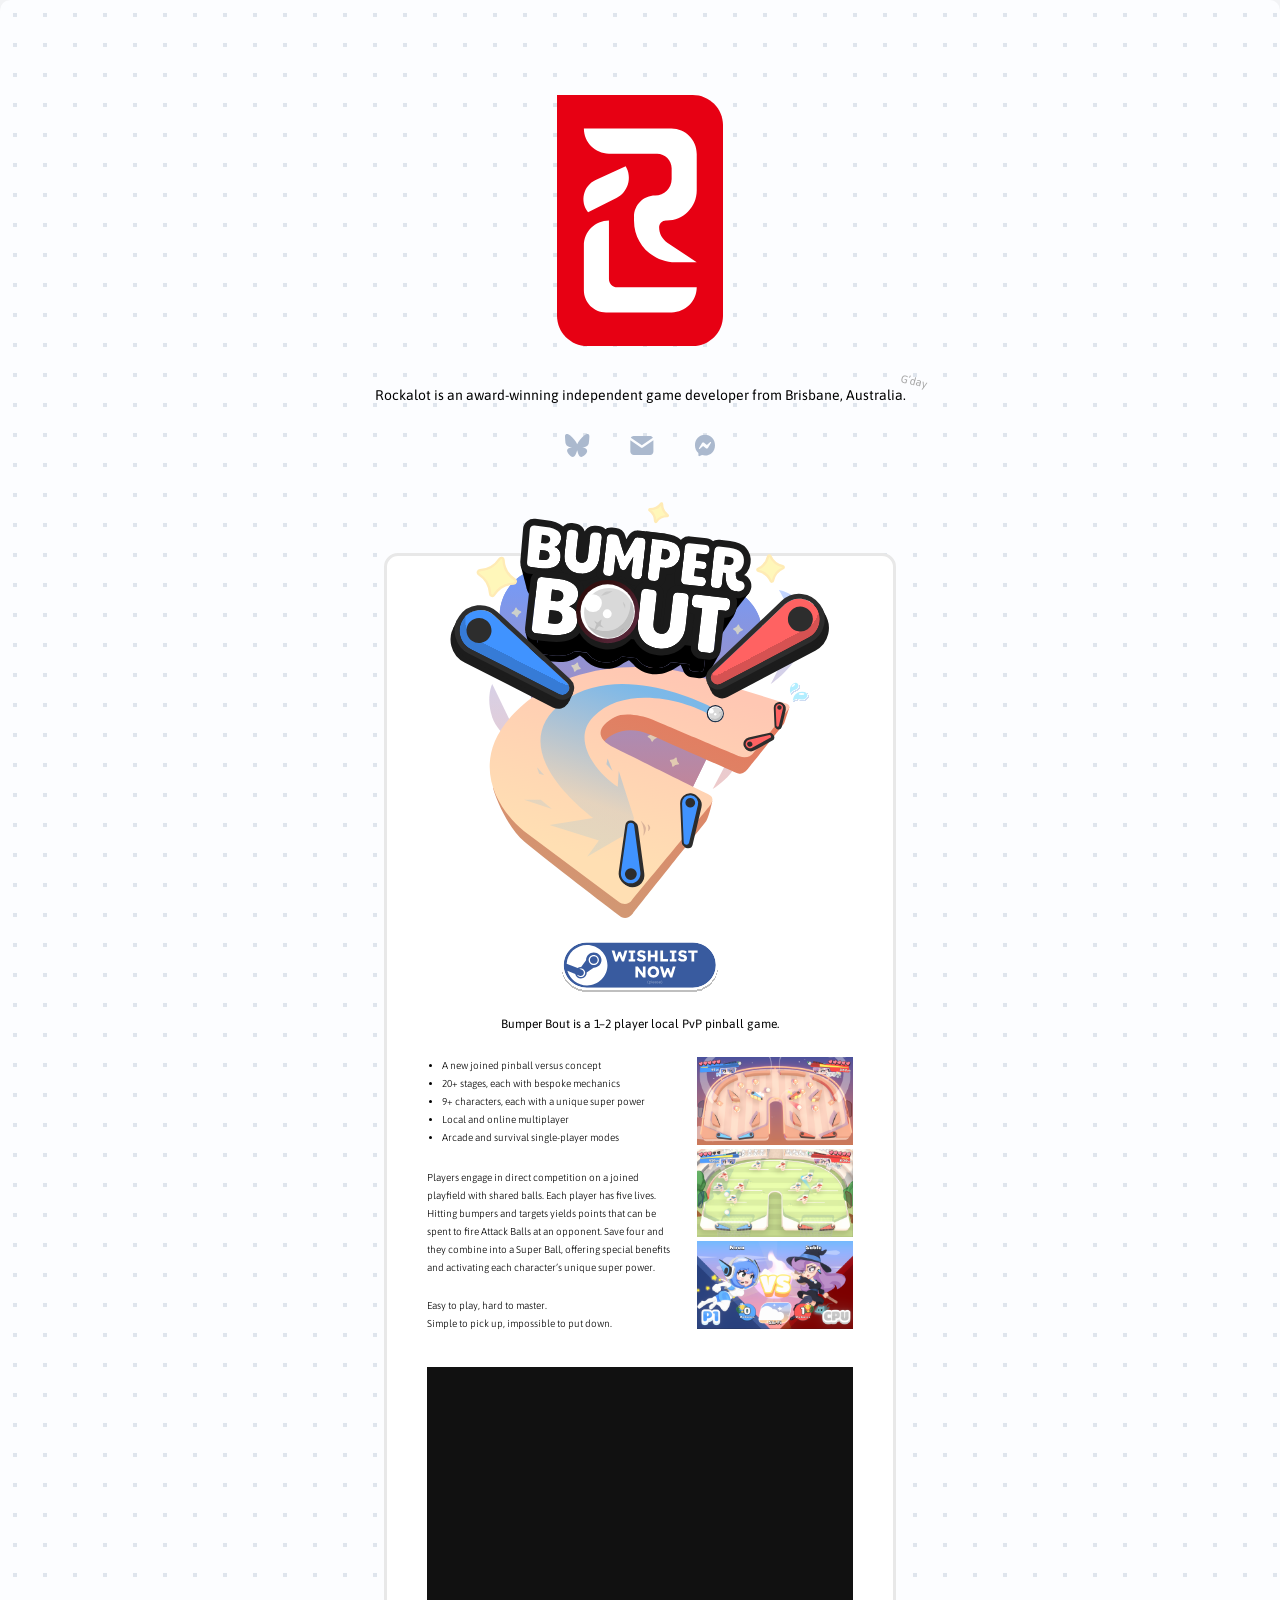
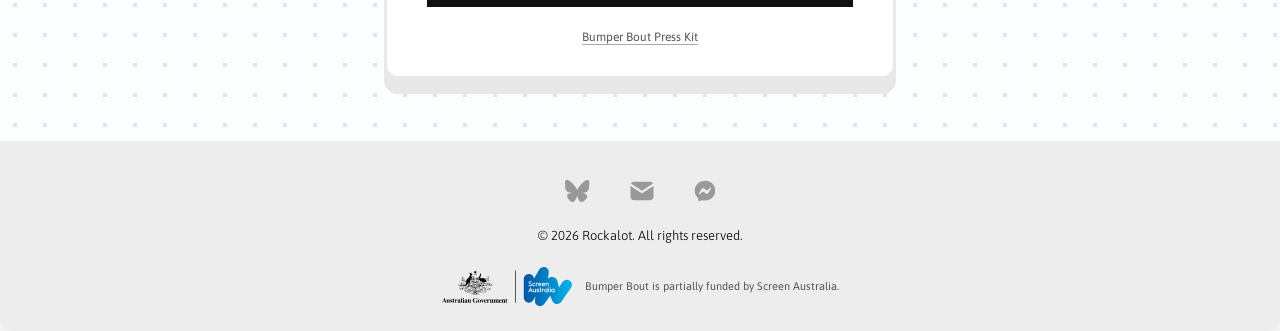
==== index.html @ a7d7ded7 "Add Bumper Bout press kit" ====
<!doctype html>
<html lang="en-AU">
  <head>
    <meta charset="utf-8">
    <meta name="viewport" content="width=device-width, initial-scale=1">
    <title>Rockalot — Independent games by Rocco Loria</title>
    <meta name="description" content="Rockalot is an award-winning independent game developer from Brisbane, Australia, currently creating Bumper Bout.">
    <meta name="theme-color" content="#fcfdff">
    <link rel="canonical" href="https://rockalot.dev/">
    <link rel="icon" type="image/png" sizes="32x32" href="assets/favicon-32x32.png">
    <link rel="icon" type="image/png" sizes="16x16" href="assets/favicon-16x16.png">
    <link rel="apple-touch-icon" sizes="180x180" href="assets/apple-touch-icon.png">
    <link rel="manifest" href="site.webmanifest">
    <meta property="og:type" content="website">
    <meta property="og:site_name" content="Rockalot">
    <meta property="og:title" content="Rockalot — Independent games by Rocco Loria">
    <meta property="og:description" content="Meet Bumper Bout, a competitive two-player pinball game on a shared playfield.">
    <meta property="og:url" content="https://rockalot.dev/">
    <meta property="og:image" content="https://rockalot.dev/assets/figma/raw-03.png">
    <meta property="og:image:width" content="2560">
    <meta property="og:image:height" content="1440">
    <meta property="og:image:alt" content="Bumper Bout gameplay on a space-themed pinball stage">
    <link rel="stylesheet" href="assets/figma/fonts.css">
    <link rel="stylesheet" href="styles.css">
    <script src="script.js" defer></script>
  </head>
  <body>
    <a class="skip-link" href="#main">Skip to content</a>

    <div class="page-shell">
      <main id="main">
        <section class="hero" id="top" aria-labelledby="site-title">
          <h1 class="visually-hidden" id="site-title">Rockalot</h1>
          <img class="rockalot-mark" src="assets/figma/uk-flag.svg" width="307" height="465" alt="Rockalot">

          <p class="studio-intro">
            Rockalot is an award-winning independent game developer from Brisbane, Australia.
            <span class="gday" aria-hidden="true">G’day</span>
          </p>

          <nav class="social-cluster social-cluster--hero" aria-label="Rockalot social links">
            <a class="social-hit social-hit--one" href="https://bsky.app/profile/rockalot.bsky.social" target="_blank" rel="noreferrer" aria-label="Rockalot on Bluesky"></a>
            <a class="social-hit social-hit--two" href="mailto:rocco@rockalot.dev" aria-label="Email Rockalot"></a>
            <a class="social-hit social-hit--three" href="https://m.me/sonrocco" target="_blank" rel="noreferrer" aria-label="Message Rockalot on Messenger"></a>
          </nav>

          <article class="game-card" id="bumper-bout" aria-labelledby="game-title">
            <h2 class="visually-hidden" id="game-title">Bumper Bout</h2>
            <img class="game-art" src="assets/figma/bumper-bout-logo.svg" width="825" height="849" alt="Bumper Bout">

            <div class="action-row">
              <a class="wishlist-button" href="https://store.steampowered.com/app/3938260/Bumper_Bout/" target="_blank" rel="noreferrer" aria-label="Wishlist Bumper Bout on Steam">
                <img src="assets/wishlist-on-steam.svg" width="282" height="99" alt="Wishlist now on Steam">
              </a>
            </div>

            <p class="game-pitch">Bumper Bout is a 1–2 player local PvP pinball game.</p>

            <div class="game-details">
              <div class="game-copy">
                <ul>
                  <li>A new joined pinball versus concept</li>
                  <li>20+ stages, each with bespoke mechanics</li>
                  <li>9+ characters, each with a unique super power</li>
                  <li>Local and online multiplayer</li>
                  <li>Arcade and survival single-player modes</li>
                </ul>

                <p>Players engage in direct competition on a joined playfield with shared balls. Each player has five lives. Hitting bumpers and targets yields points that can be spent to fire Attack Balls at an opponent. Save four and they combine into a Super Ball, offering special benefits and activating each character’s unique super power.</p>
                <p class="tagline">Easy to play, hard to master.<br>Simple to pick up, impossible to put down.</p>
              </div>

              <div class="screenshot-rail" aria-label="Bumper Bout screenshots">
                <button type="button" data-lightbox="assets/bumper-bout-screenshot-space.png" data-alt="Bumper Bout match on a warm orange pinball stage">
                  <img src="assets/bumper-bout-screenshot-space.png" width="1920" height="1080" alt="Bumper Bout match on a warm orange pinball stage" loading="lazy">
                </button>
                <button type="button" data-lightbox="assets/bumper-bout-screenshot-football.png" data-alt="Bumper Bout match on a colourful football stage">
                  <img src="assets/bumper-bout-screenshot-football.png" width="1920" height="1080" alt="Bumper Bout match on a colourful football stage" loading="lazy">
                </button>
                <button type="button" data-lightbox="assets/bumper-bout-screenshot-versus.png" data-alt="Bumper Bout versus screen featuring Noua and Sable">
                  <img src="assets/bumper-bout-screenshot-versus.png" width="1920" height="1080" alt="Bumper Bout versus screen featuring Noua and Sable" loading="lazy">
                </button>
              </div>
            </div>

            <div class="trailer-embed">
              <iframe
                src="https://www.youtube-nocookie.com/embed/5JczXUe-99o"
                title="Bumper Bout trailer"
                loading="lazy"
                referrerpolicy="strict-origin-when-cross-origin"
                allow="accelerometer; autoplay; clipboard-write; encrypted-media; gyroscope; picture-in-picture; web-share"
                allowfullscreen
              ></iframe>
            </div>

            <p class="game-press-link"><a href="/press/bumper-bout/">Bumper Bout Press Kit</a></p>

          </article>
        </section>
      </main>

      <footer class="site-footer">
        <nav class="social-cluster social-cluster--footer" aria-label="Rockalot contact links">
          <a class="social-hit social-hit--one" href="https://bsky.app/profile/rockalot.bsky.social" target="_blank" rel="noreferrer" aria-label="Rockalot on Bluesky"></a>
          <a class="social-hit social-hit--two" href="mailto:rocco@rockalot.dev" aria-label="Email Rockalot"></a>
          <a class="social-hit social-hit--three" href="https://m.me/sonrocco" target="_blank" rel="noreferrer" aria-label="Message Rockalot on Messenger"></a>
        </nav>
        <p class="copyright">© <span id="year">2026</span> Rockalot. All rights reserved.</p>
        <div class="screen-australia">
          <img src="assets/screen-australia-logo.svg" width="532" height="169" alt="Screen Australia">
          <p>Bumper Bout is partially funded by Screen Australia.</p>
        </div>
      </footer>
    </div>

    <dialog class="lightbox" aria-label="Enlarged Bumper Bout screenshot">
      <button class="lightbox-close" type="button" aria-label="Close enlarged image">Close <span aria-hidden="true">×</span></button>
      <img src="" alt="">
    </dialog>
  </body>
</html>
---- assets/figma/fonts.css ----
@font-face {
  font-family: 'Asap';
  font-style: normal;
  font-weight: 300;
  font-stretch: normal;
  font-display: swap;
  src: url(asap-300.ttf) format('truetype');
}
@font-face {
  font-family: 'Asap';
  font-style: normal;
  font-weight: 400;
  font-stretch: normal;
  font-display: swap;
  src: url(asap-400.ttf) format('truetype');
}
@font-face {
  font-family: 'Asap';
  font-style: normal;
  font-weight: 500;
  font-stretch: normal;
  font-display: swap;
  src: url(asap-500.ttf) format('truetype');
}
@font-face {
  font-family: 'Asap';
  font-style: normal;
  font-weight: 700;
  font-stretch: normal;
  font-display: swap;
  src: url(asap-700.ttf) format('truetype');
}
@font-face {
  font-family: 'Comfortaa';
  font-style: normal;
  font-weight: 700;
  font-display: swap;
  src: url(comfortaa-700.ttf) format('truetype');
}
@font-face {
  font-family: 'Readex Pro';
  font-style: normal;
  font-weight: 400;
  font-display: swap;
  src: url(readex-pro-400.ttf) format('truetype');
}
@font-face {
  font-family: 'Readex Pro';
  font-style: normal;
  font-weight: 700;
  font-display: swap;
  src: url(readex-pro-700.ttf) format('truetype');
}
---- styles.css ----
:root {
  --paper: #fcfdff;
  --ink: #000;
  --brand-red: #e70013;
  --footer: #ededed;
  --card-border: #e8e8e8;
  --link: #418dc2;
  --focus: #146db0;
}

* { box-sizing: border-box; }
html { scroll-behavior: smooth; }

body {
  margin: 0;
  min-width: 320px;
  overflow-x: hidden;
  background: #f2f3f5;
  color: var(--ink);
  font-family: "Asap", Arial, sans-serif;
  line-height: 1.5;
  text-rendering: optimizeLegibility;
}

img { display: block; max-width: 100%; }
button, a { -webkit-tap-highlight-color: transparent; }
a { color: inherit; }
:focus-visible { outline: 3px solid var(--focus); outline-offset: 4px; }

.visually-hidden {
  position: absolute !important;
  width: 1px !important;
  height: 1px !important;
  padding: 0 !important;
  margin: -1px !important;
  overflow: hidden !important;
  clip: rect(0, 0, 0, 0) !important;
  white-space: nowrap !important;
  border: 0 !important;
}

.skip-link {
  position: fixed;
  top: 1rem;
  left: 1rem;
  z-index: 100;
  padding: 0.7rem 1rem;
  border-radius: 0.5rem;
  background: #111;
  color: #fff;
  font-weight: 700;
  transform: translateY(-160%);
}

.skip-link:focus { transform: translateY(0); }

.page-shell {
  --dot-parallax-y: 0px;
  position: relative;
  min-height: 100vh;
  overflow: hidden;
  border-radius: clamp(0px, 0.8vw, 20px);
  background-color: var(--paper);
  background-image: radial-gradient(circle, #dfe5ed 2.3px, transparent 2.5px);
  background-size: 30px 30px;
  background-position: 0 var(--dot-parallax-y);
}

.hero {
  min-height: 0;
  padding: clamp(95px, 6.52vw, 167px) 0 0;
  display: flex;
  flex-direction: column;
  align-items: center;
}

.rockalot-mark { width: clamp(166px, 12vw, 307px); height: auto; }

.studio-intro {
  position: relative;
  width: min(59vw, 1511px);
  margin: clamp(38px, 3.15vw, 81px) 0 0;
  font-size: clamp(14px, 1.02vw, 26px);
  font-weight: 400;
  line-height: 1.3;
  text-align: center;
}

.gday {
  position: absolute;
  top: -1.15em;
  right: 12%;
  color: #a5a5a5;
  font-size: 0.78em;
  transform: rotate(15deg);
}

.social-cluster {
  --social-color: #abb9ce;
  position: relative;
  width: clamp(150px, 11.69vw, 299px);
  aspect-ratio: 299 / 44;
}

.social-cluster--hero { margin-top: clamp(26px, 2.33vw, 60px); }

.social-hit {
  position: absolute;
  top: 0;
  bottom: 0;
  background: currentColor;
  color: var(--social-color);
  -webkit-mask: url("assets/figma/rockalot-logo.svg") no-repeat;
  -webkit-mask-size: 400% 100%;
  mask: url("assets/figma/rockalot-logo.svg") no-repeat;
  mask-size: 400% 100%;
  transition: color 150ms ease;
}

.social-hit--one { left: 0; width: 25%; -webkit-mask-position: left center; mask-position: left center; }
.social-hit--two { left: 37%; width: 25%; -webkit-mask-position: center; mask-position: center; }
.social-hit--three { right: 0; width: 25%; -webkit-mask-position: right center; mask-position: right center; }
.social-hit:hover, .social-hit:focus-visible { color: var(--brand-red); }

.game-card {
  position: relative;
  width: clamp(460px, 40vw, 1024px);
  margin-top: clamp(96px, 6.8vw, 174px);
  margin-bottom: clamp(62px, 4.25vw, 109px);
  padding: 0 clamp(30px, 3.1vw, 79px) clamp(30px, 2.3vw, 59px);
  border: clamp(3px, 0.27vw, 7px) solid var(--card-border);
  border-radius: clamp(14px, 0.94vw, 24px);
  background: #fff;
  box-shadow: 0 clamp(13px, 1.17vw, 30px) 0 var(--card-border);
}

.game-art { width: 96.6%; height: auto; margin: -14.5% auto 0; }

.action-row {
  position: relative;
  z-index: 2;
  min-height: clamp(52px, 3.7vw, 95px);
  margin-top: clamp(20px, 1.35vw, 35px);
  display: flex;
  align-items: center;
  justify-content: center;
}

.wishlist-button {
  width: clamp(156px, 11.02vw, 282px);
  display: block;
  flex: 0 0 auto;
  text-decoration: none;
  transition: transform 150ms ease;
}

.wishlist-button:hover, .wishlist-button:focus-visible { transform: translateY(-3px); }
.wishlist-button img { width: 100%; height: auto; }

.game-pitch {
  margin: clamp(22px, 1.75vw, 45px) 0 0;
  font-size: clamp(12px, 0.86vw, 22px);
  font-weight: 400;
  text-align: center;
}

.game-details {
  margin-top: clamp(24px, 1.45vw, 37px);
  display: grid;
  grid-template-columns: minmax(0, 1.55fr) minmax(150px, 1fr);
  gap: clamp(22px, 2.1vw, 54px);
}

.game-copy { font-size: clamp(10px, 0.7vw, 18px); font-weight: 300; line-height: 1.8; }
.game-copy ul { margin: 0; padding-left: 1.5em; }
.game-copy p { margin: clamp(22px, 1.45vw, 37px) 0 0; }
.game-copy .tagline { margin-top: clamp(20px, 1.35vw, 35px); }

.screenshot-rail { display: grid; align-content: start; gap: clamp(4px, 0.2vw, 6px); }

.screenshot-rail button {
  width: 100%;
  margin: 0;
  padding: 0;
  overflow: hidden;
  border: 0;
  background: #111;
  cursor: zoom-in;
}

.screenshot-rail img { width: 100%; height: auto; aspect-ratio: 16 / 9; object-fit: cover; transition: opacity 160ms ease, transform 160ms ease; }
.screenshot-rail button:hover img, .screenshot-rail button:focus-visible img { opacity: 0.82; transform: scale(1.02); }

.trailer-embed {
  position: relative;
  width: 100%;
  aspect-ratio: 16 / 9;
  margin-top: clamp(34px, 2.65vw, 68px);
  overflow: hidden;
  background: #111;
}

.trailer-embed iframe {
  position: absolute;
  inset: 0;
  width: 100%;
  height: 100%;
  border: 0;
}

.game-press-link {
  margin: 1.35rem 0 0;
  font-size: clamp(12px, 0.72vw, 18px);
  text-align: center;
}

.game-press-link a {
  color: #555;
  text-decoration-color: #aaa;
  text-underline-offset: 0.24em;
}

.game-press-link a:hover, .game-press-link a:focus-visible { color: var(--brand-red); }

.site-footer {
  min-height: clamp(190px, 10.4vw, 266px);
  padding: clamp(36px, 3vw, 77px) 24px 24px;
  display: flex;
  flex-direction: column;
  align-items: center;
  background: var(--footer);
}

.social-cluster--footer { --social-color: #999; width: clamp(145px, 11.69vw, 299px); }
.copyright { margin: clamp(24px, 1.9vw, 48px) 0 0; font-size: clamp(13px, 0.82vw, 21px); font-weight: 300; }

.screen-australia {
  margin-top: 1.25rem;
  display: flex;
  align-items: center;
  gap: 0.75rem;
  color: #555;
  font-size: clamp(11px, 0.62vw, 16px);
}

.screen-australia img { width: clamp(132px, 8.2vw, 210px); height: auto; }
.screen-australia p { margin: 0; }

.lightbox {
  width: min(1120px, calc(100% - 32px));
  max-width: none;
  margin: auto;
  padding: 0;
  overflow: visible;
  border: 0;
  border-radius: 0.65rem;
  background: #111;
  box-shadow: 0 2rem 7rem rgba(0, 0, 0, 0.65);
}

.lightbox::backdrop { background: rgba(0, 0, 0, 0.86); backdrop-filter: blur(6px); }
.lightbox > img { width: 100%; height: auto; border-radius: inherit; }

.lightbox-close {
  position: absolute;
  top: -3rem;
  right: 0;
  padding: 0.4rem;
  border: 0;
  background: transparent;
  color: #fff;
  cursor: pointer;
  font: 700 1rem "Asap", sans-serif;
}

.lightbox-close span { margin-left: 0.3rem; font-size: 1.35rem; }

@media (max-width: 700px) {
  body::before {
    position: fixed;
    z-index: 0;
    inset: 0;
    pointer-events: none;
    background-color: var(--paper);
    background-image: radial-gradient(circle, #dfe5ed 2.3px, transparent 2.5px);
    background-size: 26px 26px;
    content: "";
  }

  .page-shell {
    z-index: 1;
    border-radius: 0;
    background-color: transparent;
    background-image: none;
  }
  .hero { padding-top: 92px; }
  .rockalot-mark { width: 122px; }
  .studio-intro { width: min(80%, 32rem); margin-top: 34px; font-size: 15px; }
  .gday { right: 5%; }
  .social-cluster--hero { margin-top: 30px; }

  .game-card {
    width: calc(100% - 32px);
    margin-top: 84px;
    margin-bottom: 72px;
    padding-inline: 22px;
  }

  .game-art { width: 100%; margin-top: -15%; }
  .action-row { margin-top: 20px; }
  .wishlist-button { width: 170px; }
  .game-pitch { margin-top: 22px; font-size: 15px; }
  .game-details { grid-template-columns: 1fr; gap: 28px; }
  .game-copy { font-size: 14px; line-height: 1.7; }
  .screenshot-rail { grid-template-columns: repeat(3, 1fr); gap: 4px; }
  .trailer-embed { margin-top: 30px; }
  .site-footer { min-height: 230px; }
  .screen-australia { max-width: 320px; flex-direction: column; gap: 0.65rem; text-align: center; }
  .screen-australia img { width: 150px; }
}

@media (prefers-reduced-motion: reduce) {
  html { scroll-behavior: auto; }
  *, *::before, *::after { scroll-behavior: auto !important; transition-duration: 0.01ms !important; }
}
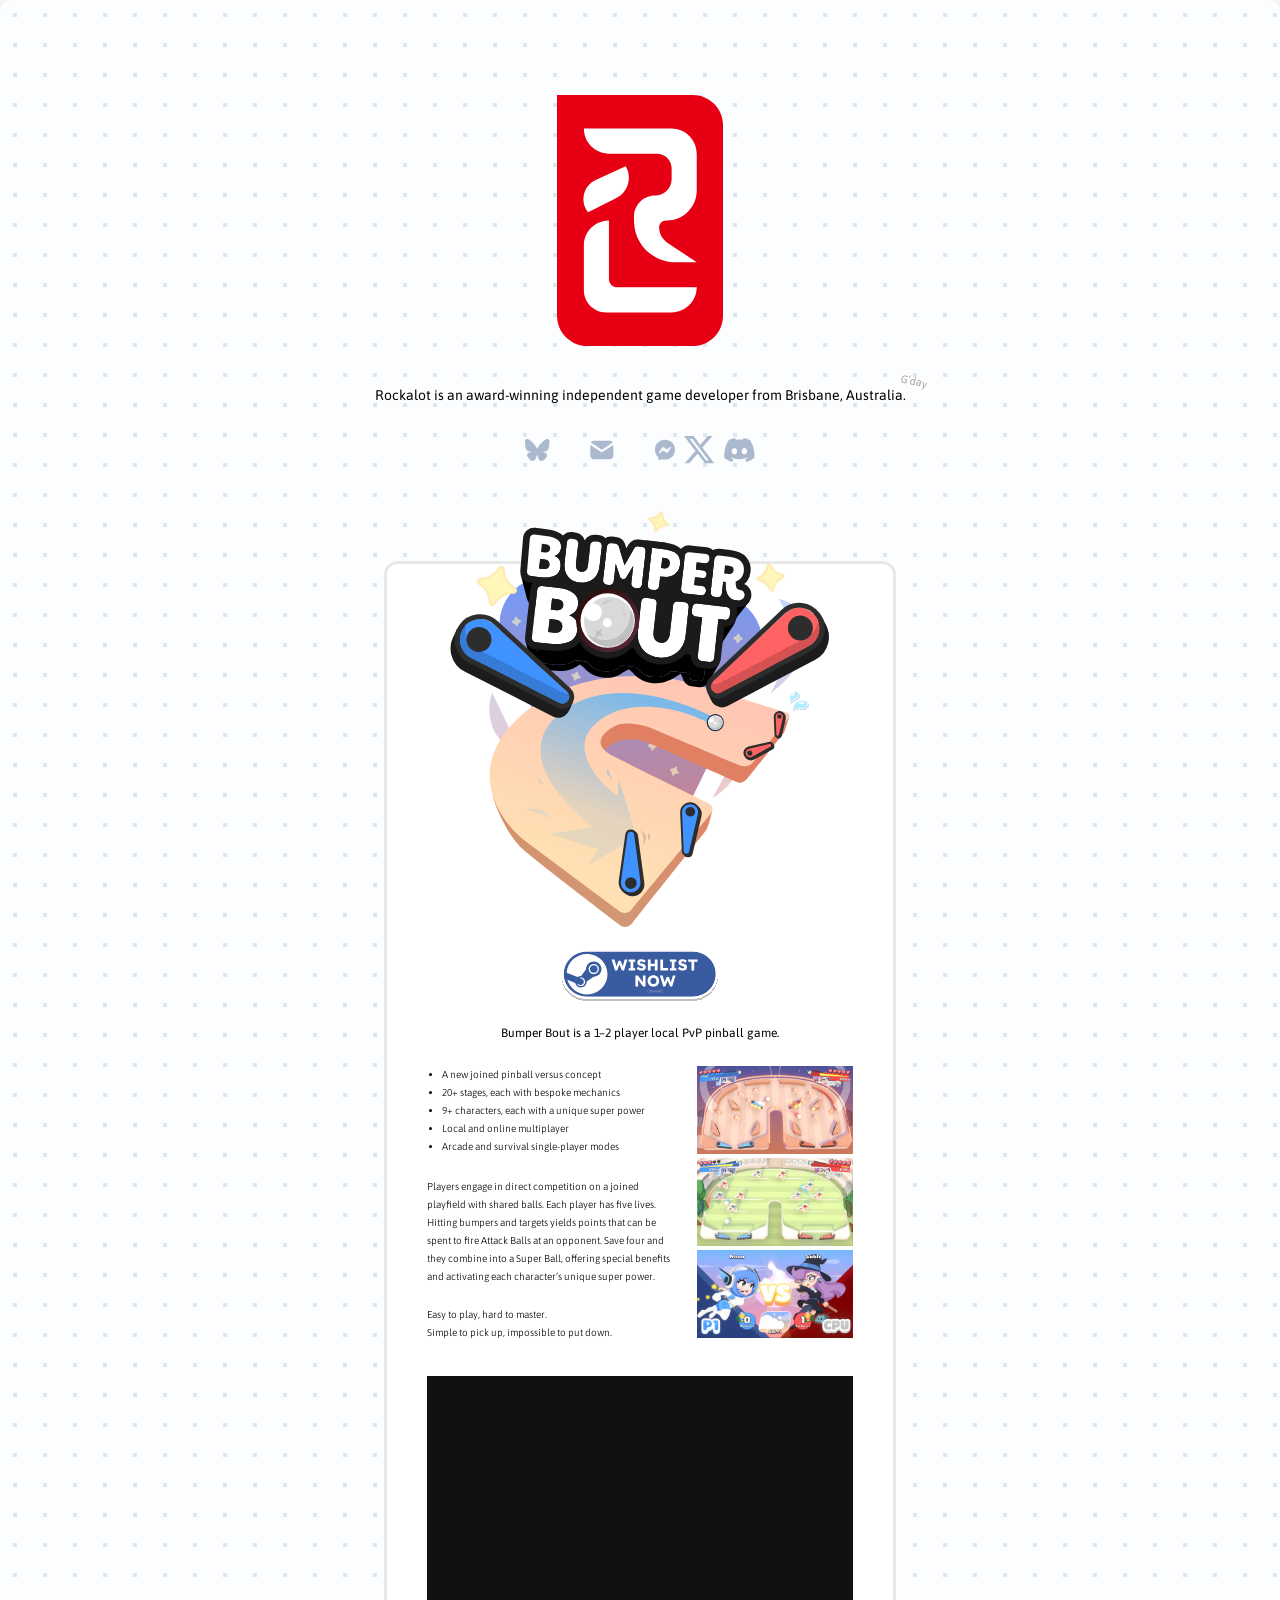
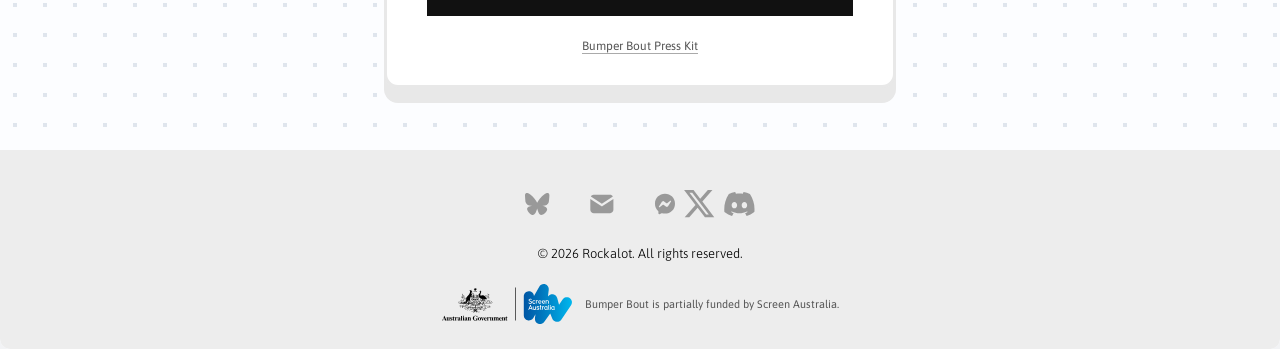
==== commit eb7d8a47: "Add X and Discord social links" ====
--- a/index.html
+++ b/index.html
@@ -38,10 +38,14 @@
             <span class="gday" aria-hidden="true">G’day</span>
           </p>
 
-          <nav class="social-cluster social-cluster--hero" aria-label="Rockalot social links">
-            <a class="social-hit social-hit--one" href="https://bsky.app/profile/rockalot.bsky.social" target="_blank" rel="noreferrer" aria-label="Rockalot on Bluesky"></a>
-            <a class="social-hit social-hit--two" href="mailto:rocco@rockalot.dev" aria-label="Email Rockalot"></a>
-            <a class="social-hit social-hit--three" href="https://m.me/sonrocco" target="_blank" rel="noreferrer" aria-label="Message Rockalot on Messenger"></a>
+          <nav class="social-links social-links--hero" aria-label="Rockalot social links">
+            <div class="social-cluster">
+              <a class="social-hit social-hit--one" href="https://bsky.app/profile/rockalot.bsky.social" target="_blank" rel="noreferrer" aria-label="Rockalot on Bluesky"></a>
+              <a class="social-hit social-hit--two" href="mailto:hello@rockalot.dev" aria-label="Email Rockalot"></a>
+              <a class="social-hit social-hit--three" href="https://m.me/sonrocco" target="_blank" rel="noreferrer" aria-label="Message Rockalot on Messenger"></a>
+            </div>
+            <a class="social-icon social-icon--x" href="https://x.com/Rockalot_Dev" target="_blank" rel="noreferrer" aria-label="Rockalot on X"></a>
+            <a class="social-icon social-icon--discord" href="https://discord.gg/CG9vbKbgFs" target="_blank" rel="noreferrer" aria-label="Join the Rockalot Discord"></a>
           </nav>
 
           <article class="game-card" id="bumper-bout" aria-labelledby="game-title">
@@ -101,10 +105,14 @@
       </main>
 
       <footer class="site-footer">
-        <nav class="social-cluster social-cluster--footer" aria-label="Rockalot contact links">
-          <a class="social-hit social-hit--one" href="https://bsky.app/profile/rockalot.bsky.social" target="_blank" rel="noreferrer" aria-label="Rockalot on Bluesky"></a>
-          <a class="social-hit social-hit--two" href="mailto:rocco@rockalot.dev" aria-label="Email Rockalot"></a>
-          <a class="social-hit social-hit--three" href="https://m.me/sonrocco" target="_blank" rel="noreferrer" aria-label="Message Rockalot on Messenger"></a>
+        <nav class="social-links social-links--footer" aria-label="Rockalot contact links">
+          <div class="social-cluster">
+            <a class="social-hit social-hit--one" href="https://bsky.app/profile/rockalot.bsky.social" target="_blank" rel="noreferrer" aria-label="Rockalot on Bluesky"></a>
+            <a class="social-hit social-hit--two" href="mailto:hello@rockalot.dev" aria-label="Email Rockalot"></a>
+            <a class="social-hit social-hit--three" href="https://m.me/sonrocco" target="_blank" rel="noreferrer" aria-label="Message Rockalot on Messenger"></a>
+          </div>
+          <a class="social-icon social-icon--x" href="https://x.com/Rockalot_Dev" target="_blank" rel="noreferrer" aria-label="Rockalot on X"></a>
+          <a class="social-icon social-icon--discord" href="https://discord.gg/CG9vbKbgFs" target="_blank" rel="noreferrer" aria-label="Join the Rockalot Discord"></a>
         </nav>
         <p class="copyright">© <span id="year">2026</span> Rockalot. All rights reserved.</p>
         <div class="screen-australia">
--- a/styles.css
+++ b/styles.css
@@ -95,14 +95,22 @@
   transform: rotate(15deg);
 }
 
+.social-links {
+  --social-color: #abb9ce;
+  display: flex;
+  align-items: center;
+  justify-content: center;
+  gap: clamp(8px, 0.7vw, 18px);
+}
+
 .social-cluster {
-  --social-color: #abb9ce;
   position: relative;
   width: clamp(150px, 11.69vw, 299px);
   aspect-ratio: 299 / 44;
-}
-
-.social-cluster--hero { margin-top: clamp(26px, 2.33vw, 60px); }
+  flex: 0 0 auto;
+}
+
+.social-links--hero { margin-top: clamp(26px, 2.33vw, 60px); }
 
 .social-hit {
   position: absolute;
@@ -120,7 +128,29 @@
 .social-hit--one { left: 0; width: 25%; -webkit-mask-position: left center; mask-position: left center; }
 .social-hit--two { left: 37%; width: 25%; -webkit-mask-position: center; mask-position: center; }
 .social-hit--three { right: 0; width: 25%; -webkit-mask-position: right center; mask-position: right center; }
-.social-hit:hover, .social-hit:focus-visible { color: var(--brand-red); }
+
+.social-icon {
+  width: clamp(31px, 1.72vw, 44px);
+  aspect-ratio: 1;
+  display: block;
+  flex: 0 0 auto;
+  background: currentColor;
+  color: var(--social-color);
+  transition: color 150ms ease;
+}
+
+.social-icon--x {
+  -webkit-mask: url("assets/x-icon.svg") center / contain no-repeat;
+  mask: url("assets/x-icon.svg") center / contain no-repeat;
+}
+
+.social-icon--discord {
+  -webkit-mask: url("assets/discord-icon.svg") center / contain no-repeat;
+  mask: url("assets/discord-icon.svg") center / contain no-repeat;
+}
+
+.social-hit:hover, .social-hit:focus-visible,
+.social-icon:hover, .social-icon:focus-visible { color: var(--brand-red); }
 
 .game-card {
   position: relative;
@@ -231,7 +261,7 @@
   background: var(--footer);
 }
 
-.social-cluster--footer { --social-color: #999; width: clamp(145px, 11.69vw, 299px); }
+.social-links--footer { --social-color: #999; }
 .copyright { margin: clamp(24px, 1.9vw, 48px) 0 0; font-size: clamp(13px, 0.82vw, 21px); font-weight: 300; }
 
 .screen-australia {
@@ -297,7 +327,7 @@
   .rockalot-mark { width: 122px; }
   .studio-intro { width: min(80%, 32rem); margin-top: 34px; font-size: 15px; }
   .gday { right: 5%; }
-  .social-cluster--hero { margin-top: 30px; }
+  .social-links--hero { margin-top: 30px; }
 
   .game-card {
     width: calc(100% - 32px);
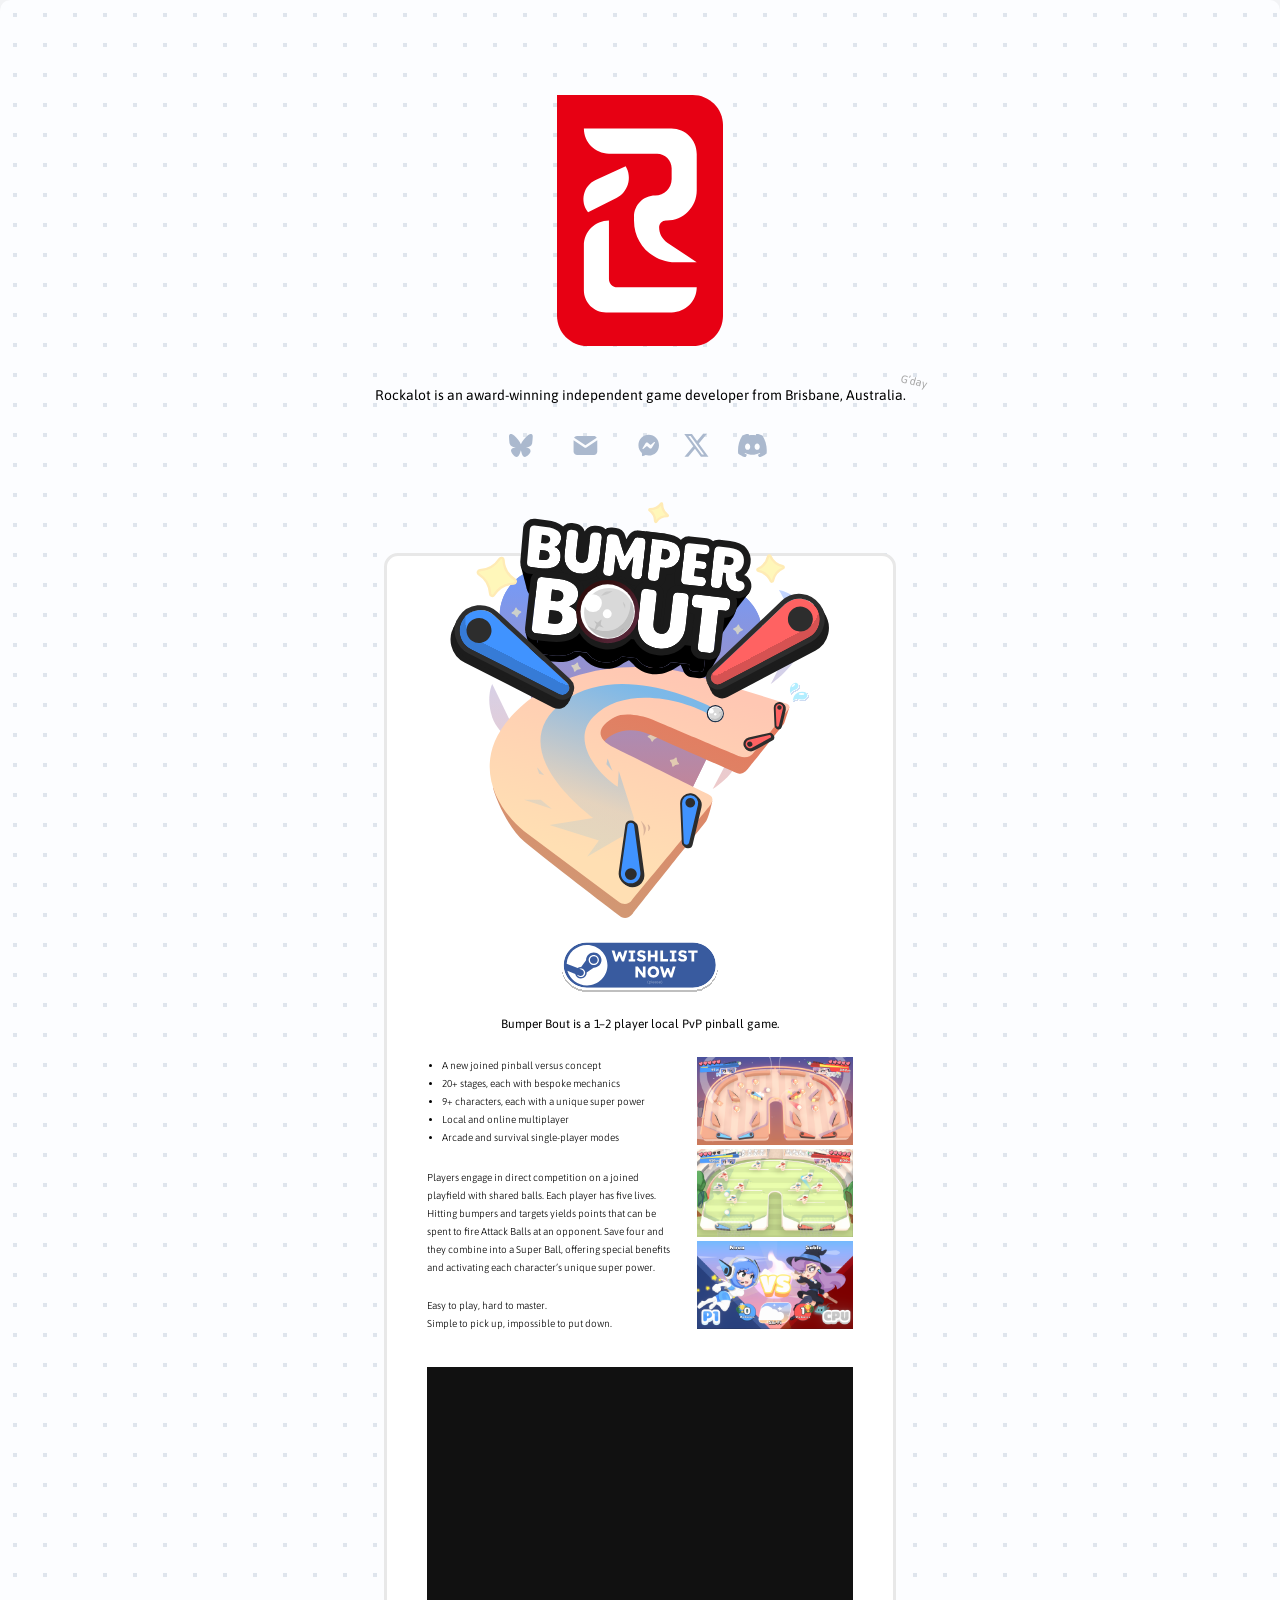
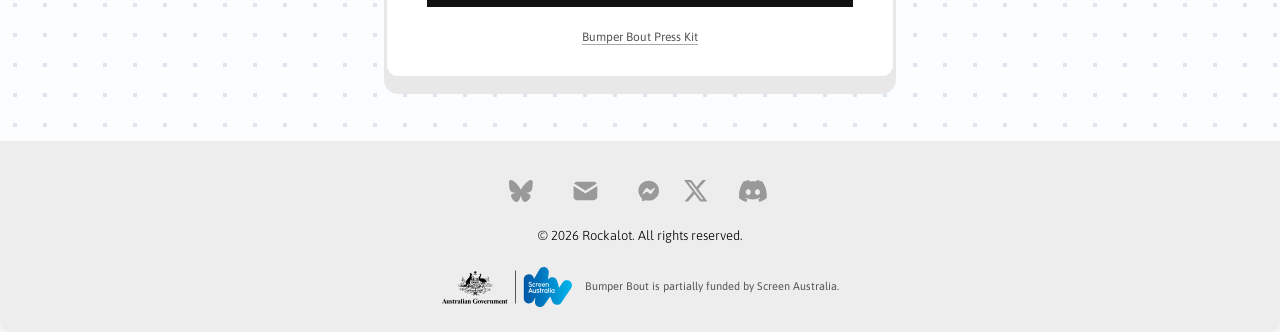
==== commit 5f90fc65: "Align social icon sizing and spacing" ====
--- a/index.html
+++ b/index.html
@@ -21,7 +21,7 @@
     <meta property="og:image:height" content="1440">
     <meta property="og:image:alt" content="Bumper Bout gameplay on a space-themed pinball stage">
     <link rel="stylesheet" href="assets/figma/fonts.css">
-    <link rel="stylesheet" href="styles.css">
+    <link rel="stylesheet" href="styles.css?v=20260901">
     <script src="script.js" defer></script>
   </head>
   <body>
--- a/styles.css
+++ b/styles.css
@@ -100,7 +100,7 @@
   display: flex;
   align-items: center;
   justify-content: center;
-  gap: clamp(8px, 0.7vw, 18px);
+  gap: clamp(18.75px, 1.46vw, 37.5px);
 }
 
 .social-cluster {
@@ -130,8 +130,8 @@
 .social-hit--three { right: 0; width: 25%; -webkit-mask-position: right center; mask-position: right center; }
 
 .social-icon {
-  width: clamp(31px, 1.72vw, 44px);
-  aspect-ratio: 1;
+  width: clamp(37.5px, 2.92vw, 74.75px);
+  height: clamp(22px, 1.72vw, 44px);
   display: block;
   flex: 0 0 auto;
   background: currentColor;
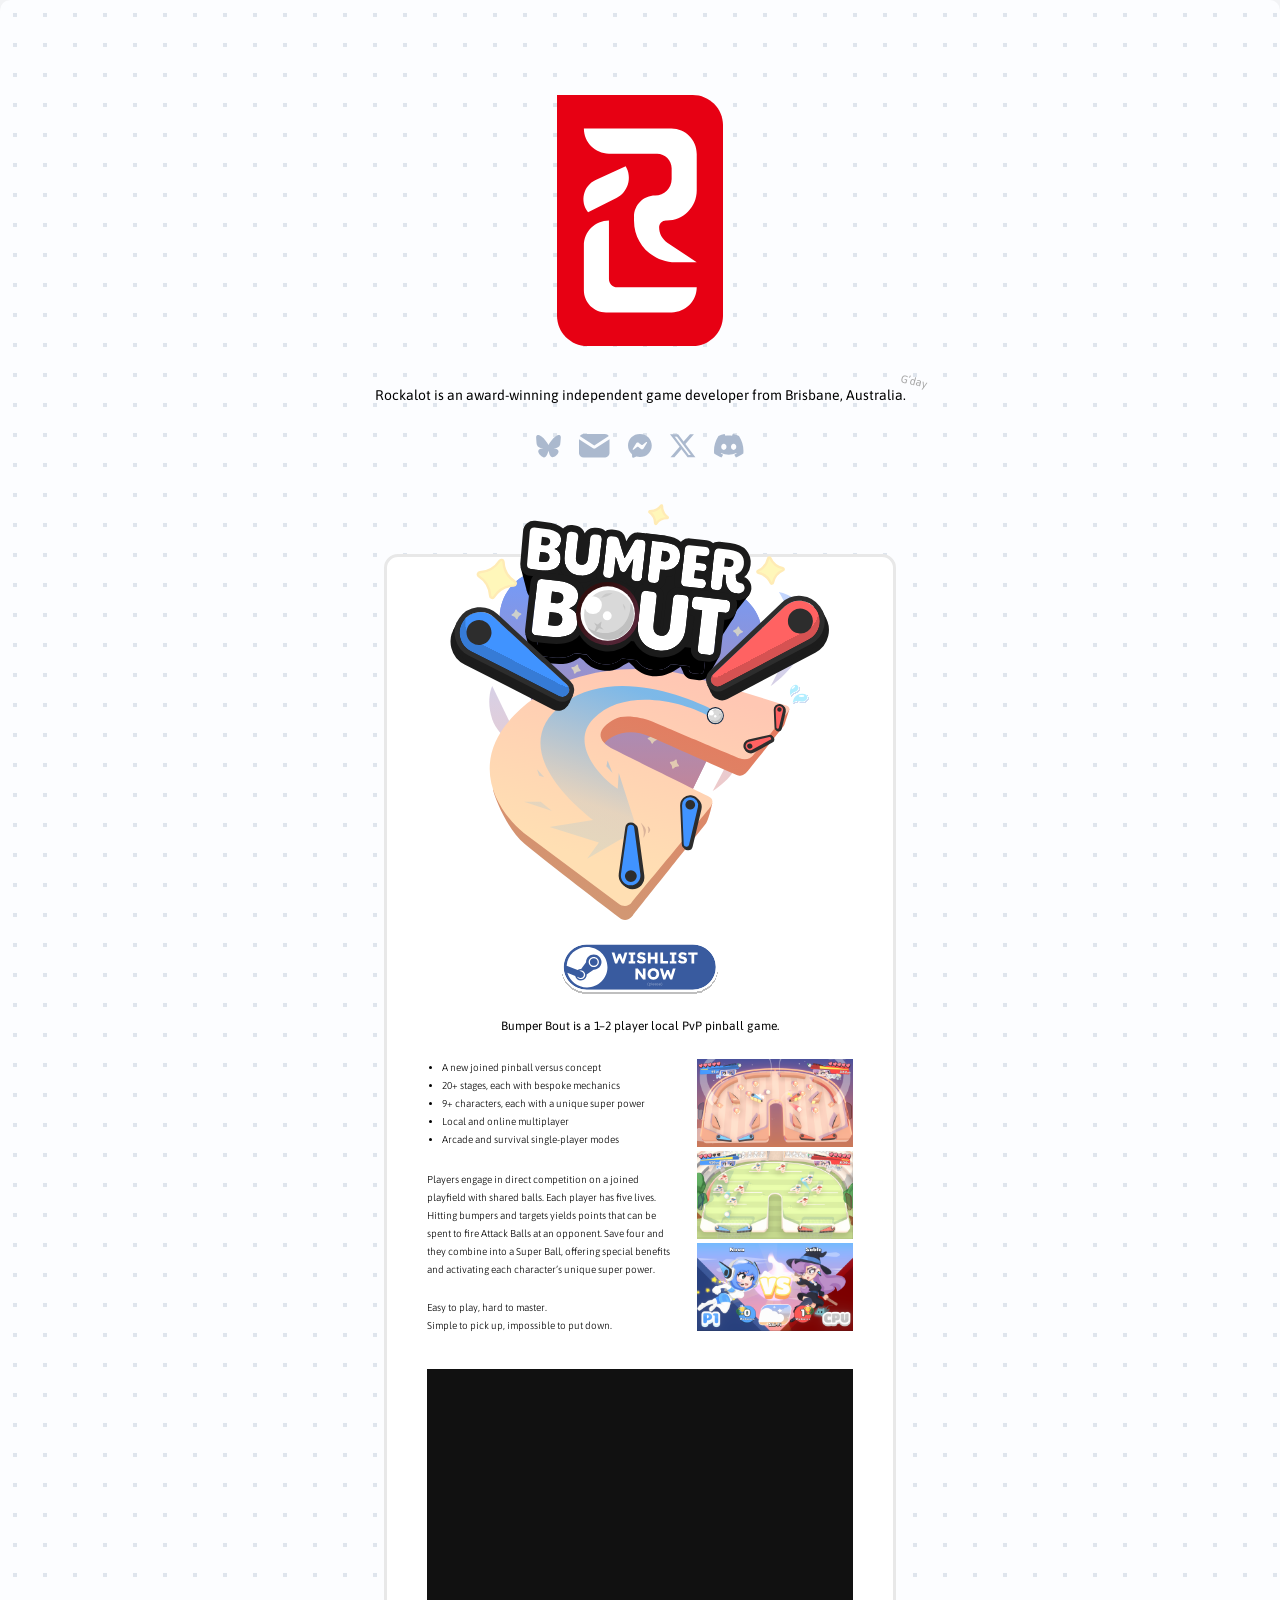
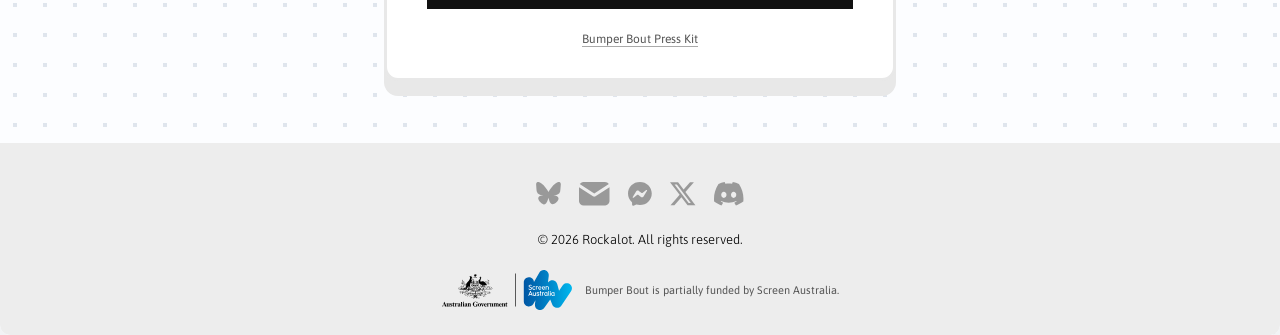
==== commit abb42117: "Rebuild social icon rows" ====
--- a/index.html
+++ b/index.html
@@ -21,7 +21,7 @@
     <meta property="og:image:height" content="1440">
     <meta property="og:image:alt" content="Bumper Bout gameplay on a space-themed pinball stage">
     <link rel="stylesheet" href="assets/figma/fonts.css">
-    <link rel="stylesheet" href="styles.css?v=20260901">
+    <link rel="stylesheet" href="styles.css?v=20260901-icons">
     <script src="script.js" defer></script>
   </head>
   <body>
@@ -39,11 +39,9 @@
           </p>
 
           <nav class="social-links social-links--hero" aria-label="Rockalot social links">
-            <div class="social-cluster">
-              <a class="social-hit social-hit--one" href="https://bsky.app/profile/rockalot.bsky.social" target="_blank" rel="noreferrer" aria-label="Rockalot on Bluesky"></a>
-              <a class="social-hit social-hit--two" href="mailto:hello@rockalot.dev" aria-label="Email Rockalot"></a>
-              <a class="social-hit social-hit--three" href="https://m.me/sonrocco" target="_blank" rel="noreferrer" aria-label="Message Rockalot on Messenger"></a>
-            </div>
+            <a class="social-icon social-icon--bluesky" href="https://bsky.app/profile/rockalot.bsky.social" target="_blank" rel="noreferrer" aria-label="Rockalot on Bluesky"></a>
+            <a class="social-icon social-icon--email" href="mailto:hello@rockalot.dev" aria-label="Email Rockalot"></a>
+            <a class="social-icon social-icon--messenger" href="https://m.me/sonrocco" target="_blank" rel="noreferrer" aria-label="Message Rockalot on Messenger"></a>
             <a class="social-icon social-icon--x" href="https://x.com/Rockalot_Dev" target="_blank" rel="noreferrer" aria-label="Rockalot on X"></a>
             <a class="social-icon social-icon--discord" href="https://discord.gg/CG9vbKbgFs" target="_blank" rel="noreferrer" aria-label="Join the Rockalot Discord"></a>
           </nav>
@@ -106,11 +104,9 @@
 
       <footer class="site-footer">
         <nav class="social-links social-links--footer" aria-label="Rockalot contact links">
-          <div class="social-cluster">
-            <a class="social-hit social-hit--one" href="https://bsky.app/profile/rockalot.bsky.social" target="_blank" rel="noreferrer" aria-label="Rockalot on Bluesky"></a>
-            <a class="social-hit social-hit--two" href="mailto:hello@rockalot.dev" aria-label="Email Rockalot"></a>
-            <a class="social-hit social-hit--three" href="https://m.me/sonrocco" target="_blank" rel="noreferrer" aria-label="Message Rockalot on Messenger"></a>
-          </div>
+          <a class="social-icon social-icon--bluesky" href="https://bsky.app/profile/rockalot.bsky.social" target="_blank" rel="noreferrer" aria-label="Rockalot on Bluesky"></a>
+          <a class="social-icon social-icon--email" href="mailto:hello@rockalot.dev" aria-label="Email Rockalot"></a>
+          <a class="social-icon social-icon--messenger" href="https://m.me/sonrocco" target="_blank" rel="noreferrer" aria-label="Message Rockalot on Messenger"></a>
           <a class="social-icon social-icon--x" href="https://x.com/Rockalot_Dev" target="_blank" rel="noreferrer" aria-label="Rockalot on X"></a>
           <a class="social-icon social-icon--discord" href="https://discord.gg/CG9vbKbgFs" target="_blank" rel="noreferrer" aria-label="Join the Rockalot Discord"></a>
         </nav>
--- a/styles.css
+++ b/styles.css
@@ -100,56 +100,57 @@
   display: flex;
   align-items: center;
   justify-content: center;
-  gap: clamp(18.75px, 1.46vw, 37.5px);
-}
-
-.social-cluster {
-  position: relative;
-  width: clamp(150px, 11.69vw, 299px);
-  aspect-ratio: 299 / 44;
-  flex: 0 0 auto;
+  gap: clamp(18px, 1.25vw, 32px);
 }
 
 .social-links--hero { margin-top: clamp(26px, 2.33vw, 60px); }
 
-.social-hit {
-  position: absolute;
-  top: 0;
-  bottom: 0;
-  background: currentColor;
-  color: var(--social-color);
-  -webkit-mask: url("assets/figma/rockalot-logo.svg") no-repeat;
-  -webkit-mask-size: 400% 100%;
-  mask: url("assets/figma/rockalot-logo.svg") no-repeat;
-  mask-size: 400% 100%;
-  transition: color 150ms ease;
-}
-
-.social-hit--one { left: 0; width: 25%; -webkit-mask-position: left center; mask-position: left center; }
-.social-hit--two { left: 37%; width: 25%; -webkit-mask-position: center; mask-position: center; }
-.social-hit--three { right: 0; width: 25%; -webkit-mask-position: right center; mask-position: right center; }
-
 .social-icon {
-  width: clamp(37.5px, 2.92vw, 74.75px);
-  height: clamp(22px, 1.72vw, 44px);
+  height: clamp(24px, 1.56vw, 40px);
+  aspect-ratio: var(--social-icon-ratio);
   display: block;
   flex: 0 0 auto;
   background: currentColor;
   color: var(--social-color);
+  -webkit-mask-position: center;
+  -webkit-mask-repeat: no-repeat;
+  -webkit-mask-size: contain;
+  mask-position: center;
+  mask-repeat: no-repeat;
+  mask-size: contain;
   transition: color 150ms ease;
 }
 
+.social-icon--bluesky {
+  --social-icon-ratio: 43 / 40;
+  -webkit-mask-image: url("assets/bluesky-icon.svg");
+  mask-image: url("assets/bluesky-icon.svg");
+}
+
+.social-icon--email {
+  --social-icon-ratio: 51 / 40;
+  -webkit-mask-image: url("assets/email-icon.svg");
+  mask-image: url("assets/email-icon.svg");
+}
+
+.social-icon--messenger {
+  --social-icon-ratio: 39 / 39;
+  -webkit-mask-image: url("assets/messenger-icon.svg");
+  mask-image: url("assets/messenger-icon.svg");
+}
+
 .social-icon--x {
-  -webkit-mask: url("assets/x-icon.svg") center / contain no-repeat;
-  mask: url("assets/x-icon.svg") center / contain no-repeat;
+  --social-icon-ratio: 43 / 39;
+  -webkit-mask-image: url("assets/x-icon.svg");
+  mask-image: url("assets/x-icon.svg");
 }
 
 .social-icon--discord {
-  -webkit-mask: url("assets/discord-icon.svg") center / contain no-repeat;
-  mask: url("assets/discord-icon.svg") center / contain no-repeat;
-}
-
-.social-hit:hover, .social-hit:focus-visible,
+  --social-icon-ratio: 49 / 39;
+  -webkit-mask-image: url("assets/discord-icon.svg");
+  mask-image: url("assets/discord-icon.svg");
+}
+
 .social-icon:hover, .social-icon:focus-visible { color: var(--brand-red); }
 
 .game-card {
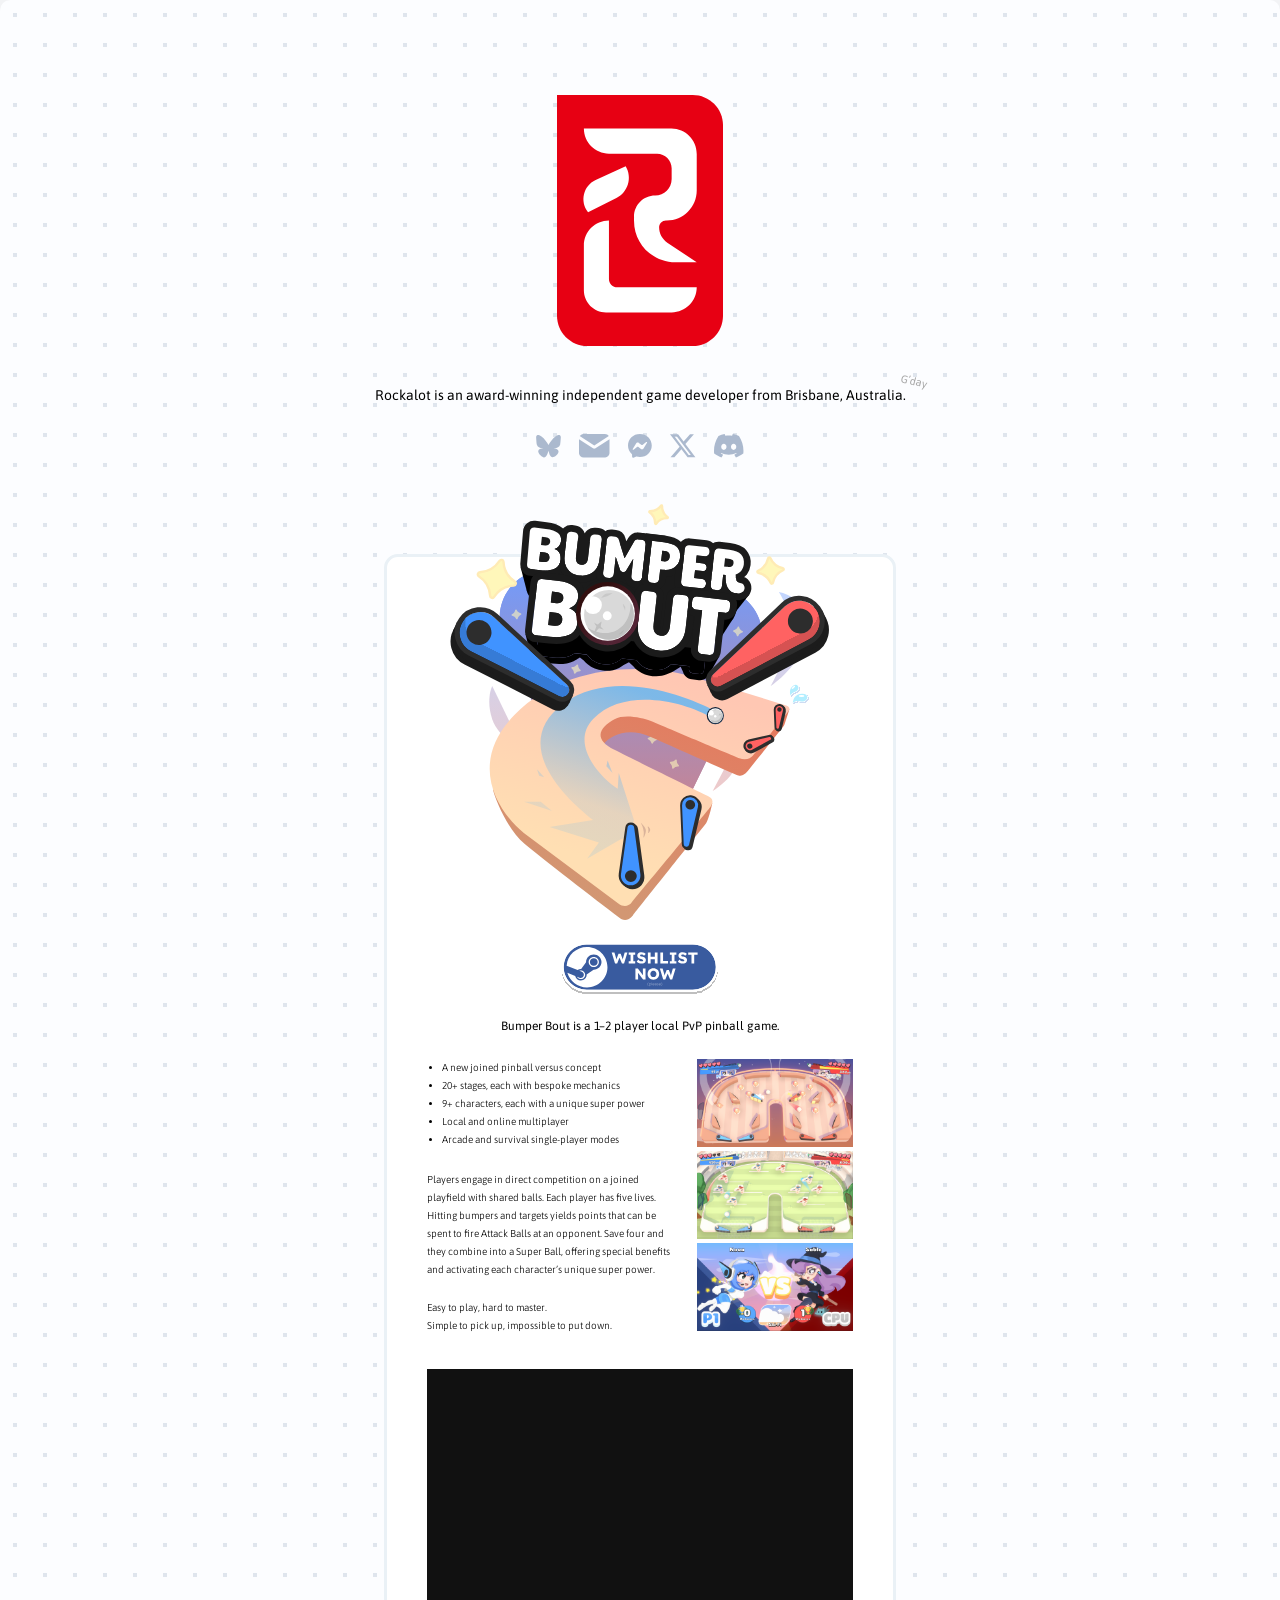
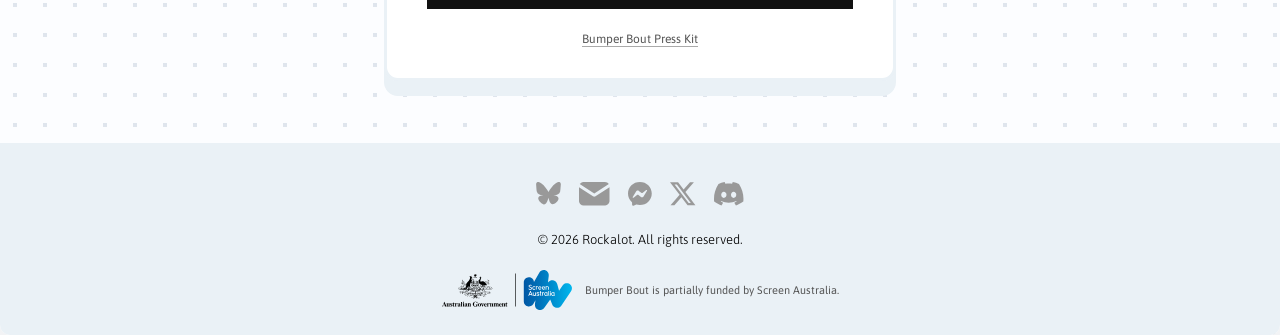
==== commit b9c44ba9: "Add Lenis smooth scrolling" ====
--- a/index.html
+++ b/index.html
@@ -22,6 +22,9 @@
     <meta property="og:image:alt" content="Bumper Bout gameplay on a space-themed pinball stage">
     <link rel="stylesheet" href="assets/figma/fonts.css">
     <link rel="stylesheet" href="styles.css?v=20260901-icons">
+    <link rel="stylesheet" href="assets/vendor/lenis/lenis.css">
+    <script src="assets/vendor/lenis/lenis.min.js" defer></script>
+    <script src="smooth-scroll.js" defer></script>
     <script src="script.js" defer></script>
   </head>
   <body>
--- a/styles.css
+++ b/styles.css
@@ -2,8 +2,8 @@
   --paper: #fcfdff;
   --ink: #000;
   --brand-red: #e70013;
-  --footer: #ededed;
-  --card-border: #e8e8e8;
+  --footer: #eaf1f6;
+  --card-border: #eaf1f6;
   --link: #418dc2;
   --focus: #146db0;
 }
--- a/assets/vendor/lenis/lenis.css
+++ b/assets/vendor/lenis/lenis.css
@@ -0,0 +1,26 @@
+html.lenis,
+html.lenis body {
+  height: auto;
+}
+
+.lenis:not(.lenis-autoToggle).lenis-stopped {
+  overflow: clip;
+}
+
+.lenis [data-lenis-prevent],
+.lenis [data-lenis-prevent-wheel],
+.lenis [data-lenis-prevent-touch],
+.lenis [data-lenis-prevent-vertical],
+.lenis [data-lenis-prevent-horizontal] {
+  overscroll-behavior: contain;
+}
+
+.lenis.lenis-smooth iframe {
+  pointer-events: none;
+}
+
+.lenis.lenis-autoToggle {
+  transition-property: overflow;
+  transition-duration: 1ms;
+  transition-behavior: allow-discrete;
+}
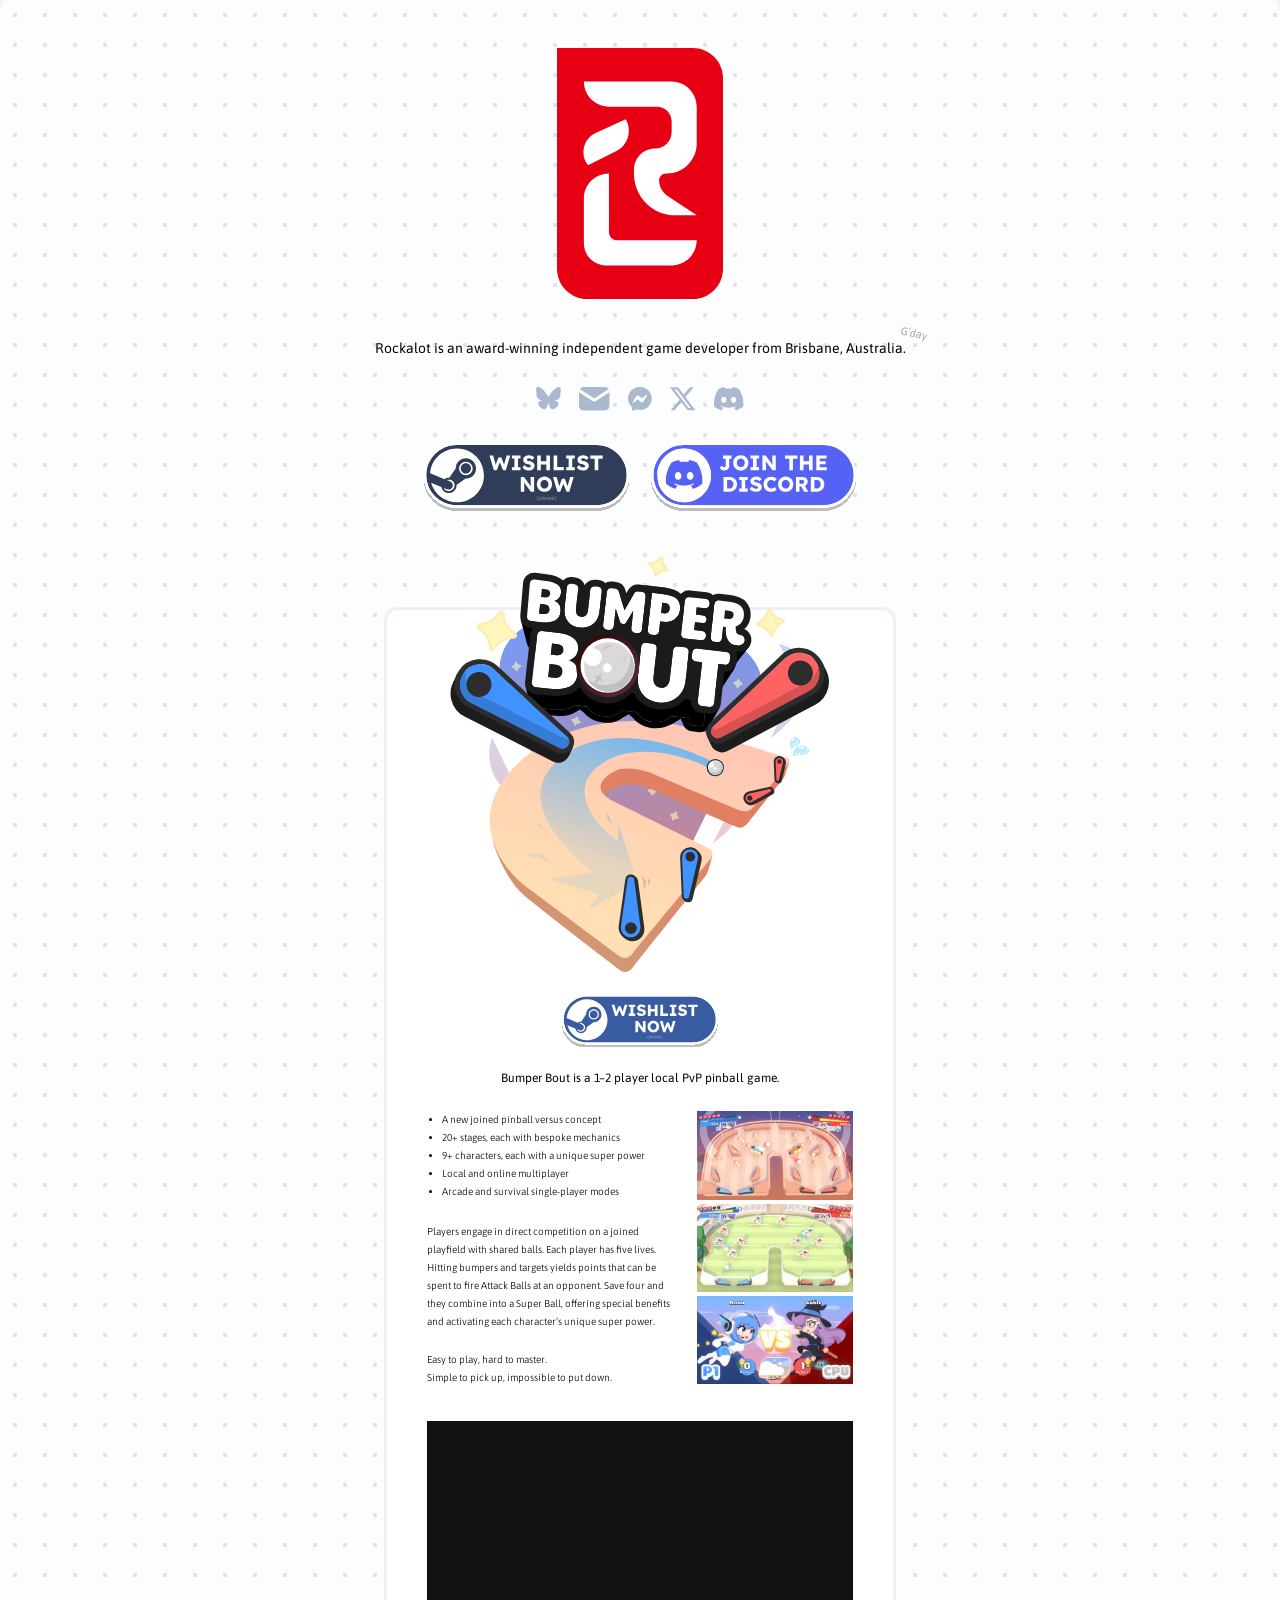
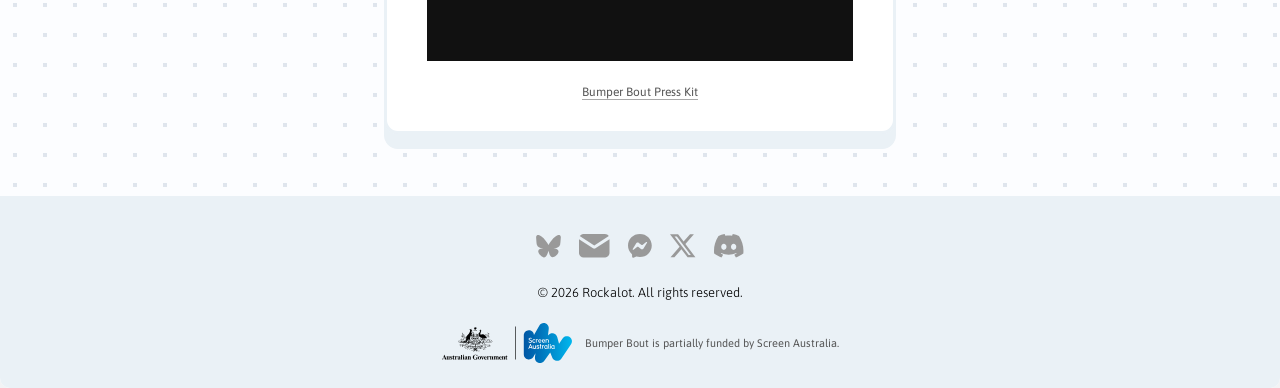
==== commit e3e950e7: "Add Steam and Discord hero buttons and tighten top spacing" ====
--- a/index.html
+++ b/index.html
@@ -21,7 +21,7 @@
     <meta property="og:image:height" content="1440">
     <meta property="og:image:alt" content="Bumper Bout gameplay on a space-themed pinball stage">
     <link rel="stylesheet" href="assets/figma/fonts.css">
-    <link rel="stylesheet" href="styles.css?v=20260901-icons">
+    <link rel="stylesheet" href="styles.css?v=20261007-buttons">
     <link rel="stylesheet" href="assets/vendor/lenis/lenis.css">
     <script src="assets/vendor/lenis/lenis.min.js" defer></script>
     <script src="smooth-scroll.js" defer></script>
@@ -48,6 +48,15 @@
             <a class="social-icon social-icon--x" href="https://x.com/Rockalot_Dev" target="_blank" rel="noreferrer" aria-label="Rockalot on X"></a>
             <a class="social-icon social-icon--discord" href="https://discord.gg/CG9vbKbgFs" target="_blank" rel="noreferrer" aria-label="Join the Rockalot Discord"></a>
           </nav>
+
+          <div class="hero-actions">
+            <a class="hero-action" href="https://store.steampowered.com/app/3938260/Bumper_Bout/" target="_blank" rel="noreferrer">
+              <img src="assets/hero-wishlist-on-steam.svg" width="838" height="295" alt="Wishlist Bumper Bout on Steam">
+            </a>
+            <a class="hero-action" href="https://discord.gg/CG9vbKbgFs" target="_blank" rel="noreferrer">
+              <img src="assets/hero-join-discord.svg" width="847" height="295" alt="Join the Rockalot Discord">
+            </a>
+          </div>
 
           <article class="game-card" id="bumper-bout" aria-labelledby="game-title">
             <h2 class="visually-hidden" id="game-title">Bumper Bout</h2>
--- a/styles.css
+++ b/styles.css
@@ -68,7 +68,7 @@
 
 .hero {
   min-height: 0;
-  padding: clamp(95px, 6.52vw, 167px) 0 0;
+  padding: clamp(47.5px, 3.26vw, 83.5px) 0 0;
   display: flex;
   flex-direction: column;
   align-items: center;
@@ -153,6 +153,25 @@
 
 .social-icon:hover, .social-icon:focus-visible { color: var(--brand-red); }
 
+.hero-actions {
+  display: flex;
+  flex-wrap: wrap;
+  align-items: center;
+  justify-content: center;
+  gap: 12px 20px;
+  width: calc(100% - 32px);
+  margin-top: clamp(28px, 2.2vw, 56px);
+}
+
+.hero-action {
+  display: block;
+  border-radius: 999px;
+  transition: transform 150ms ease;
+}
+
+.hero-action img { width: auto; height: clamp(72px, 5.2vw, 99px); }
+.hero-action:hover, .hero-action:focus-visible { transform: translateY(-3px); }
+
 .game-card {
   position: relative;
   width: clamp(460px, 40vw, 1024px);
@@ -324,7 +343,7 @@
     background-color: transparent;
     background-image: none;
   }
-  .hero { padding-top: 92px; }
+  .hero { padding-top: 46px; }
   .rockalot-mark { width: 122px; }
   .studio-intro { width: min(80%, 32rem); margin-top: 34px; font-size: 15px; }
   .gday { right: 5%; }
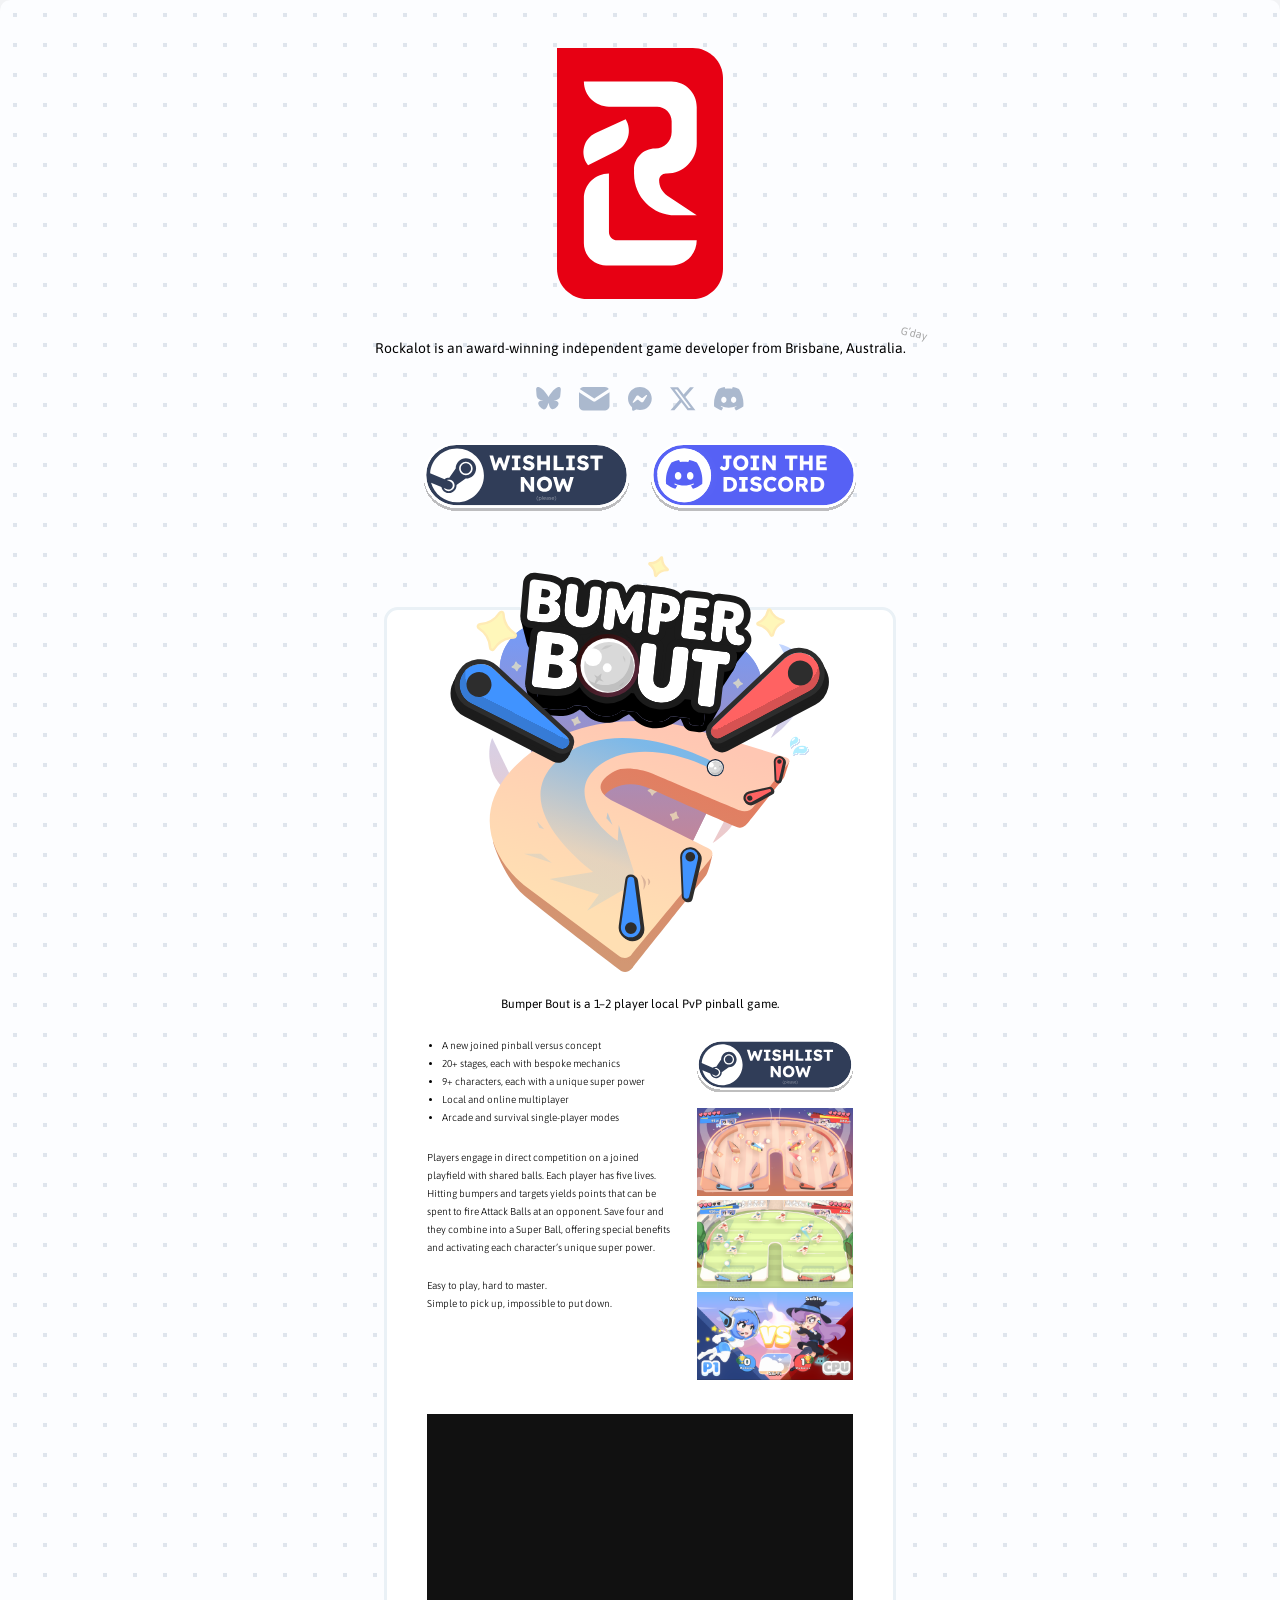
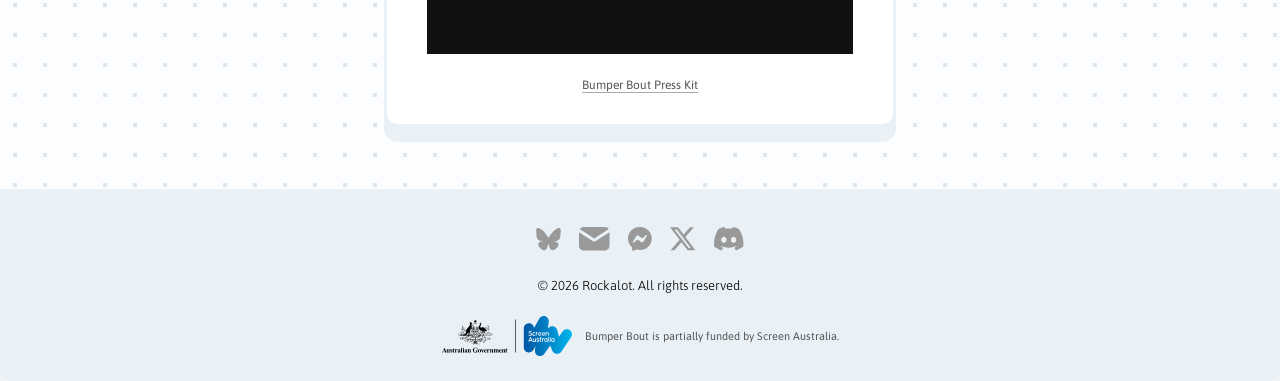
==== commit 53812205: "Move matching Steam wishlist button above screenshots" ====
--- a/index.html
+++ b/index.html
@@ -21,7 +21,7 @@
     <meta property="og:image:height" content="1440">
     <meta property="og:image:alt" content="Bumper Bout gameplay on a space-themed pinball stage">
     <link rel="stylesheet" href="assets/figma/fonts.css">
-    <link rel="stylesheet" href="styles.css?v=20261007-buttons">
+    <link rel="stylesheet" href="styles.css?v=20261007-gallery-cta">
     <link rel="stylesheet" href="assets/vendor/lenis/lenis.css">
     <script src="assets/vendor/lenis/lenis.min.js" defer></script>
     <script src="smooth-scroll.js" defer></script>
@@ -62,12 +62,6 @@
             <h2 class="visually-hidden" id="game-title">Bumper Bout</h2>
             <img class="game-art" src="assets/figma/bumper-bout-logo.svg" width="825" height="849" alt="Bumper Bout">
 
-            <div class="action-row">
-              <a class="wishlist-button" href="https://store.steampowered.com/app/3938260/Bumper_Bout/" target="_blank" rel="noreferrer" aria-label="Wishlist Bumper Bout on Steam">
-                <img src="assets/wishlist-on-steam.svg" width="282" height="99" alt="Wishlist now on Steam">
-              </a>
-            </div>
-
             <p class="game-pitch">Bumper Bout is a 1–2 player local PvP pinball game.</p>
 
             <div class="game-details">
@@ -84,16 +78,21 @@
                 <p class="tagline">Easy to play, hard to master.<br>Simple to pick up, impossible to put down.</p>
               </div>
 
-              <div class="screenshot-rail" aria-label="Bumper Bout screenshots">
-                <button type="button" data-lightbox="assets/bumper-bout-screenshot-space.png" data-alt="Bumper Bout match on a warm orange pinball stage">
-                  <img src="assets/bumper-bout-screenshot-space.png" width="1920" height="1080" alt="Bumper Bout match on a warm orange pinball stage" loading="lazy">
-                </button>
-                <button type="button" data-lightbox="assets/bumper-bout-screenshot-football.png" data-alt="Bumper Bout match on a colourful football stage">
-                  <img src="assets/bumper-bout-screenshot-football.png" width="1920" height="1080" alt="Bumper Bout match on a colourful football stage" loading="lazy">
-                </button>
-                <button type="button" data-lightbox="assets/bumper-bout-screenshot-versus.png" data-alt="Bumper Bout versus screen featuring Noua and Sable">
-                  <img src="assets/bumper-bout-screenshot-versus.png" width="1920" height="1080" alt="Bumper Bout versus screen featuring Noua and Sable" loading="lazy">
-                </button>
+              <div class="game-media">
+                <a class="hero-action game-wishlist" href="https://store.steampowered.com/app/3938260/Bumper_Bout/" target="_blank" rel="noreferrer">
+                  <img src="assets/hero-wishlist-on-steam.svg" width="838" height="295" alt="Wishlist Bumper Bout on Steam">
+                </a>
+                <div class="screenshot-rail" aria-label="Bumper Bout screenshots">
+                  <button type="button" data-lightbox="assets/bumper-bout-screenshot-space.png" data-alt="Bumper Bout match on a warm orange pinball stage">
+                    <img src="assets/bumper-bout-screenshot-space.png" width="1920" height="1080" alt="Bumper Bout match on a warm orange pinball stage" loading="lazy">
+                  </button>
+                  <button type="button" data-lightbox="assets/bumper-bout-screenshot-football.png" data-alt="Bumper Bout match on a colourful football stage">
+                    <img src="assets/bumper-bout-screenshot-football.png" width="1920" height="1080" alt="Bumper Bout match on a colourful football stage" loading="lazy">
+                  </button>
+                  <button type="button" data-lightbox="assets/bumper-bout-screenshot-versus.png" data-alt="Bumper Bout versus screen featuring Noua and Sable">
+                    <img src="assets/bumper-bout-screenshot-versus.png" width="1920" height="1080" alt="Bumper Bout versus screen featuring Noua and Sable" loading="lazy">
+                  </button>
+                </div>
               </div>
             </div>
 
--- a/styles.css
+++ b/styles.css
@@ -186,27 +186,6 @@
 
 .game-art { width: 96.6%; height: auto; margin: -14.5% auto 0; }
 
-.action-row {
-  position: relative;
-  z-index: 2;
-  min-height: clamp(52px, 3.7vw, 95px);
-  margin-top: clamp(20px, 1.35vw, 35px);
-  display: flex;
-  align-items: center;
-  justify-content: center;
-}
-
-.wishlist-button {
-  width: clamp(156px, 11.02vw, 282px);
-  display: block;
-  flex: 0 0 auto;
-  text-decoration: none;
-  transition: transform 150ms ease;
-}
-
-.wishlist-button:hover, .wishlist-button:focus-visible { transform: translateY(-3px); }
-.wishlist-button img { width: 100%; height: auto; }
-
 .game-pitch {
   margin: clamp(22px, 1.75vw, 45px) 0 0;
   font-size: clamp(12px, 0.86vw, 22px);
@@ -225,6 +204,10 @@
 .game-copy ul { margin: 0; padding-left: 1.5em; }
 .game-copy p { margin: clamp(22px, 1.45vw, 37px) 0 0; }
 .game-copy .tagline { margin-top: clamp(20px, 1.35vw, 35px); }
+
+.game-media { min-width: 0; display: grid; align-content: start; gap: 16px; }
+.game-wishlist { width: min(100%, clamp(205px, 14.77vw, 281px)); justify-self: center; }
+.game-wishlist img { width: 100%; height: auto; }
 
 .screenshot-rail { display: grid; align-content: start; gap: clamp(4px, 0.2vw, 6px); }
 
@@ -357,8 +340,6 @@
   }
 
   .game-art { width: 100%; margin-top: -15%; }
-  .action-row { margin-top: 20px; }
-  .wishlist-button { width: 170px; }
   .game-pitch { margin-top: 22px; font-size: 15px; }
   .game-details { grid-template-columns: 1fr; gap: 28px; }
   .game-copy { font-size: 14px; line-height: 1.7; }
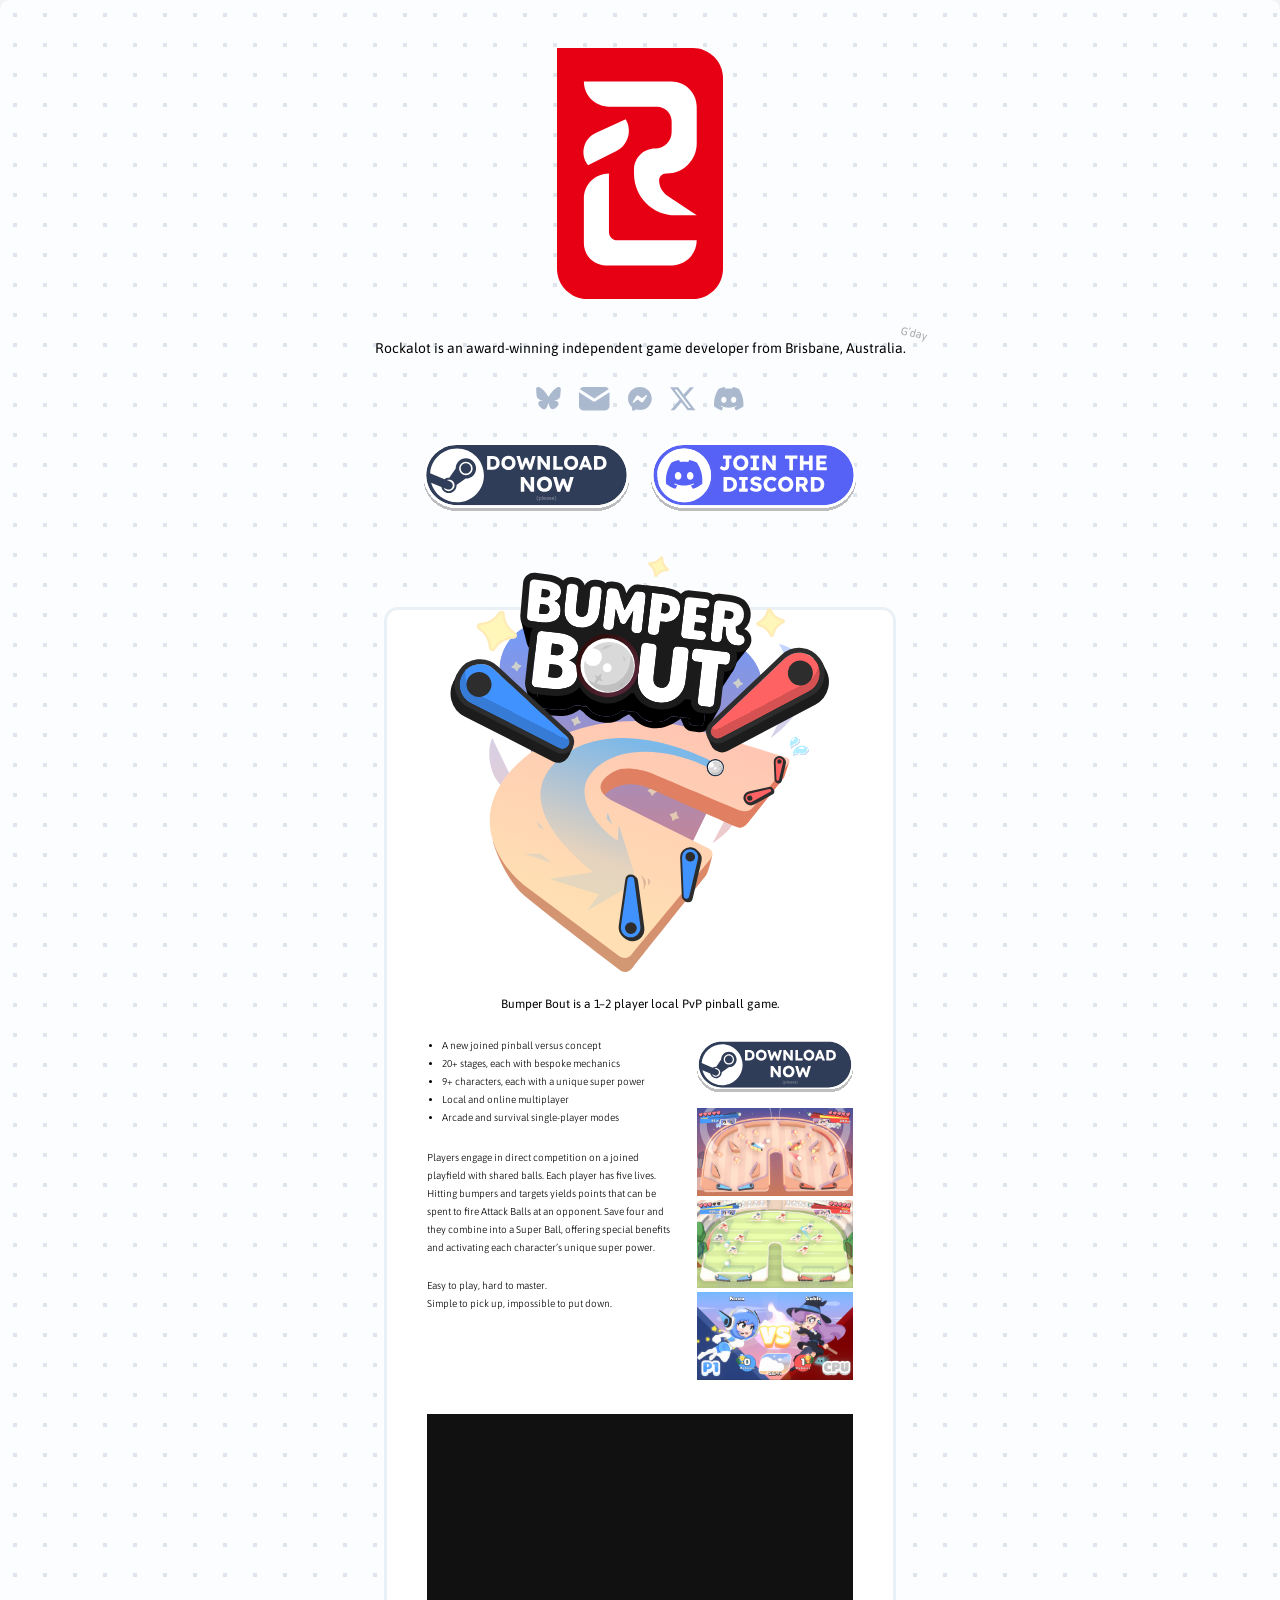
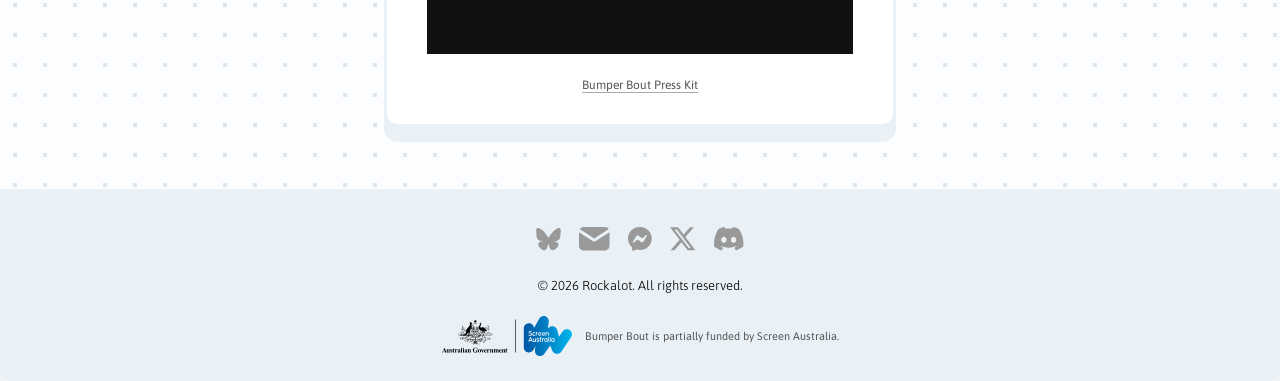
==== commit 20edb5d7: "Replace Steam wishlist buttons with download artwork" ====
--- a/index.html
+++ b/index.html
@@ -51,7 +51,7 @@
 
           <div class="hero-actions">
             <a class="hero-action" href="https://store.steampowered.com/app/3938260/Bumper_Bout/" target="_blank" rel="noreferrer">
-              <img src="assets/hero-wishlist-on-steam.svg" width="838" height="295" alt="Wishlist Bumper Bout on Steam">
+              <img src="assets/hero-download-on-steam.svg" width="838" height="295" alt="Download Bumper Bout on Steam">
             </a>
             <a class="hero-action" href="https://discord.gg/CG9vbKbgFs" target="_blank" rel="noreferrer">
               <img src="assets/hero-join-discord.svg" width="847" height="295" alt="Join the Rockalot Discord">
@@ -80,7 +80,7 @@
 
               <div class="game-media">
                 <a class="hero-action game-wishlist" href="https://store.steampowered.com/app/3938260/Bumper_Bout/" target="_blank" rel="noreferrer">
-                  <img src="assets/hero-wishlist-on-steam.svg" width="838" height="295" alt="Wishlist Bumper Bout on Steam">
+                  <img src="assets/hero-download-on-steam.svg" width="838" height="295" alt="Download Bumper Bout on Steam">
                 </a>
                 <div class="screenshot-rail" aria-label="Bumper Bout screenshots">
                   <button type="button" data-lightbox="assets/bumper-bout-screenshot-space.png" data-alt="Bumper Bout match on a warm orange pinball stage">
